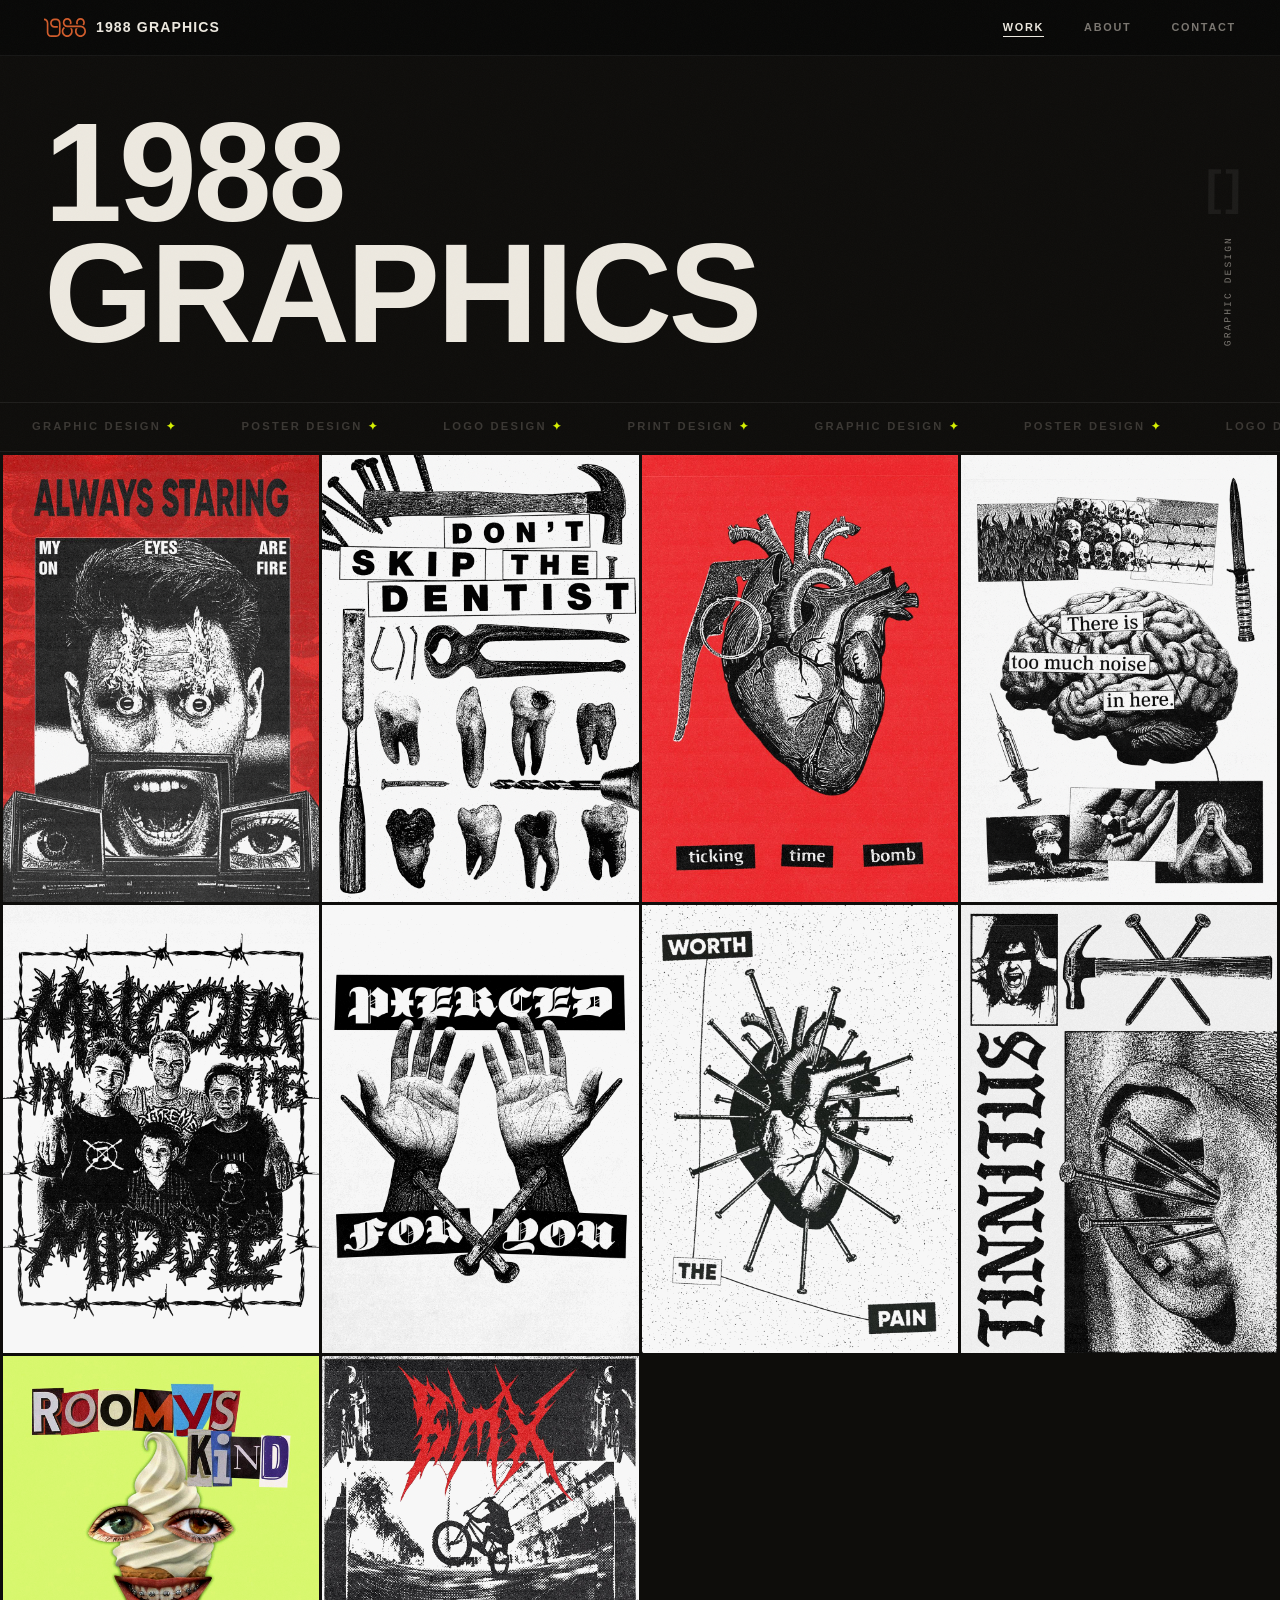
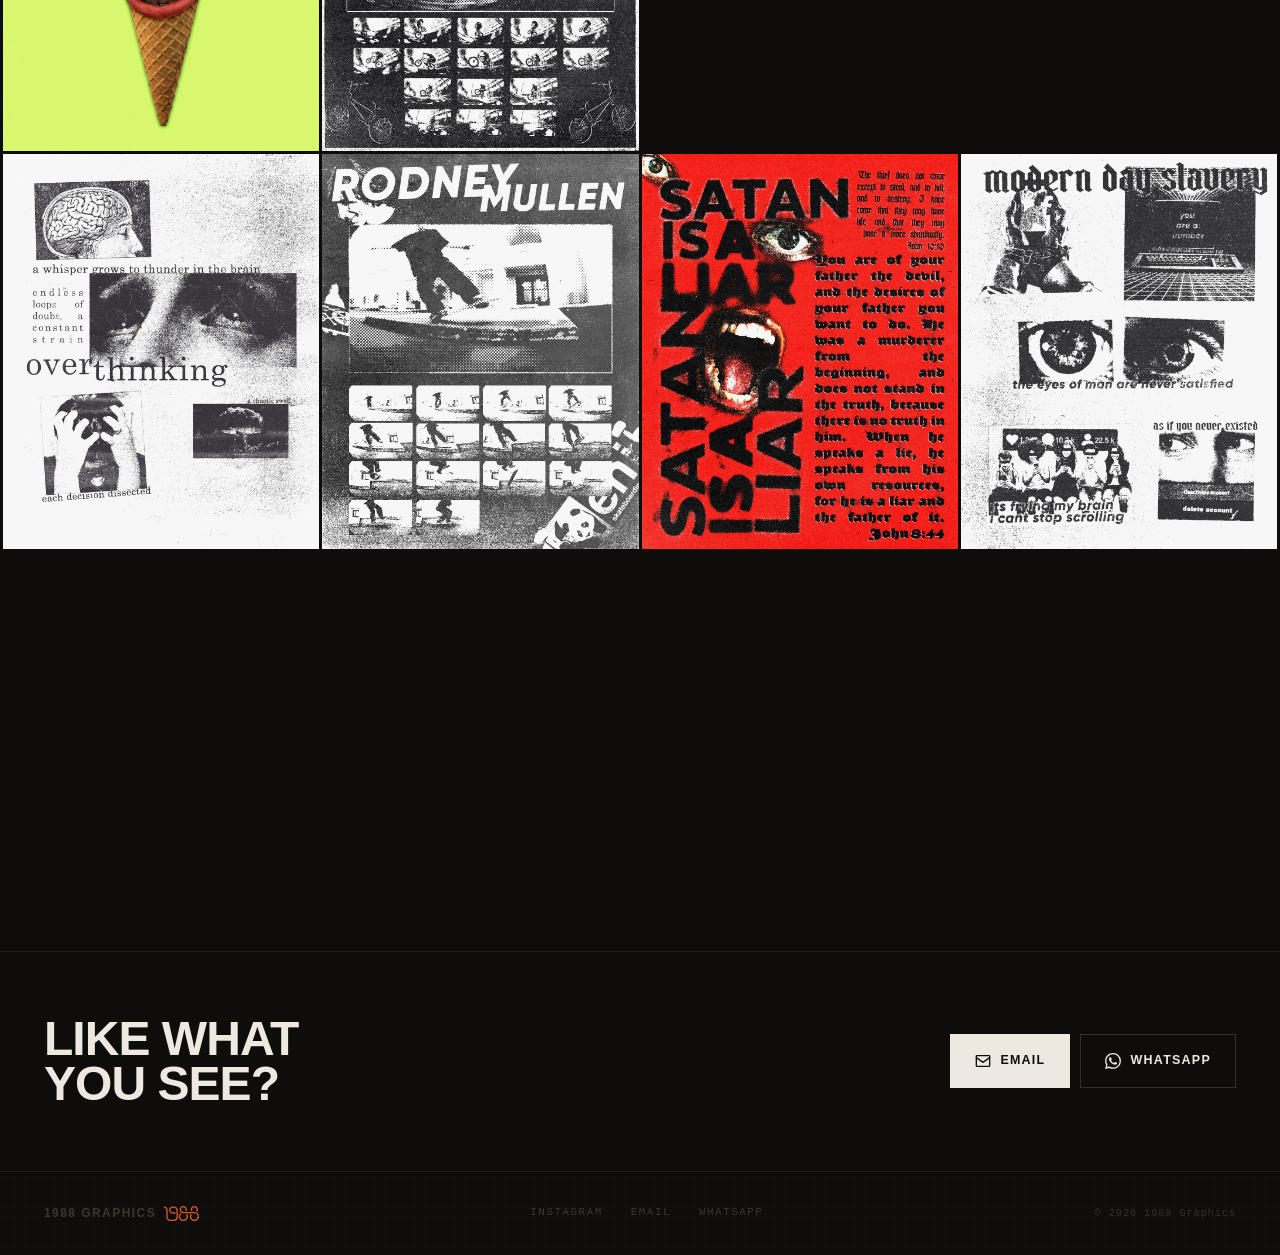
==== index.html @ b7168698 "update" ====
<!DOCTYPE html>
<html lang="en">
<head>
  <meta charset="UTF-8" />
  <meta name="viewport" content="width=device-width, initial-scale=1.0" />
  <meta name="description" content="1988 Graphics — Graphic design, poster design, print design and vectorization. Based in South Africa." />
  <title>1988 Graphics</title>
  <link rel="stylesheet" href="css/style.css" />
  <link rel="icon" type="image/png" href="assets/images/Favicon.png" />
</head>
<body>

  <!-- ============================================================
       NAV
  ============================================================ -->
  <header class="site-header">
    <nav class="nav" aria-label="Main navigation">
      <a href="index.html" class="nav__logo" aria-label="1988 Graphics — home">
        <img src="assets/images/1988-graphics-logo.svg" alt="" class="nav__logo-mark" width="36" height="16" />
        1988 Graphics
      </a>
      <button class="nav__toggle" aria-label="Open navigation" aria-expanded="false" aria-controls="nav-menu">
        <span></span><span></span><span></span>
      </button>
      <ul class="nav__links" id="nav-menu" role="list">
        <li><a href="index.html"     class="nav__link active">Work</a></li>
        <li><a href="about.html"     class="nav__link">About</a></li>
        <li><a href="contact.html"   class="nav__link">Contact</a></li>
      </ul>
    </nav>
  </header>

  <main>

    <!-- ============================================================
         HERO — minimal, poster-masthead style
    ============================================================ -->
    <section class="hero" aria-label="Introduction">
      <div class="wrap">
        <div class="hero__top">

          <!-- Main title column -->
          <div class="hero__title-col">
            <h1 class="t-masthead hero__title">
              1988<br>Graphics
            </h1>
          </div>

          <!-- Decorative meta column — crop marks / annotations -->
          <div class="hero__meta-col" aria-hidden="true">
            <span class="hero__bracket">[ ]</span>
            <span class="hero__discipline">Graphic Design</span>
          </div>

        </div>
      </div>

      <!-- Ticker strip — base set only; js/main.js clones this
           at runtime until it's wide enough to loop seamlessly
           on any screen size (see "5. Ticker / marquee" in main.js) -->
      <div class="hero__ticker" aria-hidden="true">
        <div class="hero__ticker-inner" id="ticker">
          <span class="hero__ticker-item">Graphic Design <strong>✦</strong></span>
          <span class="hero__ticker-item">Poster Design <strong>✦</strong></span>
          <span class="hero__ticker-item">Logo Design <strong>✦</strong></span>
          <span class="hero__ticker-item">Print Design <strong>✦</strong></span>
        </div>
      </div>
    </section>

    <!-- ============================================================
         PORTFOLIO GRID — curated selection, rendered from projects.js
         ──────────────────────────────────────────────────────────
         All projects from js/projects.js are shown here.
         To change the number shown, edit HOME_PREVIEW_COUNT in js/main.js.
    ============================================================ -->
    <section aria-label="Selected work">
      <div class="pf-grid" id="pf-grid" role="list">
        <!-- Populated by JS from projects.js -->
      </div>
    </section>

  <!-- ============================================================
       CONTACT STRIP — inline above footer
  ============================================================ -->
  <section class="contact-strip" aria-label="Get in touch">
    <div class="wrap">
      <div class="contact-strip__inner">
        <h2 class="contact-strip__heading">
          Like what<br>you see?
        </h2>
        <div class="contact-strip__buttons">
          <a id="strip-email"
             href="mailto:1988grfx@gmail.com"
             class="contact-strip-btn contact-strip-btn--primary"
             aria-label="Send an email">
            <svg class="contact-strip-btn__icon" viewBox="0 0 24 24" fill="none"
                 stroke="currentColor" stroke-width="2"
                 stroke-linecap="round" stroke-linejoin="round" aria-hidden="true">
              <rect x="2" y="4" width="20" height="16" rx="1"/>
              <path d="M2 7l10 7 10-7"/>
            </svg>
            Email
          </a>
          <a id="strip-whatsapp"
             href="#"
             class="contact-strip-btn"
             target="_blank"
             rel="noopener noreferrer"
             aria-label="Message on WhatsApp">
            <svg class="contact-strip-btn__icon" viewBox="0 0 24 24" fill="currentColor" aria-hidden="true">
              <path d="M17.472 14.382c-.297-.149-1.758-.867-2.03-.967-.273-.099-.471-.148-.67.15-.197.297-.767.966-.94 1.164-.173.199-.347.223-.644.075-.297-.15-1.255-.463-2.39-1.475-.883-.788-1.48-1.761-1.653-2.059-.173-.297-.018-.458.13-.606.134-.133.298-.347.446-.52.149-.174.198-.298.298-.497.099-.198.05-.371-.025-.52-.075-.149-.669-1.612-.916-2.207-.242-.579-.487-.5-.669-.51-.173-.008-.371-.01-.57-.01-.198 0-.52.074-.792.372-.272.297-1.04 1.016-1.04 2.479 0 1.462 1.065 2.875 1.213 3.074.149.198 2.096 3.2 5.077 4.487.709.306 1.262.489 1.694.625.712.227 1.36.195 1.871.118.571-.085 1.758-.719 2.006-1.413.248-.694.248-1.289.173-1.413-.074-.124-.272-.198-.57-.347m-5.421 7.403h-.004a9.87 9.87 0 01-5.031-1.378l-.361-.214-3.741.982.998-3.648-.235-.374a9.86 9.86 0 01-1.51-5.26c.001-5.45 4.436-9.884 9.888-9.884 2.64 0 5.122 1.03 6.988 2.898a9.825 9.825 0 012.893 6.994c-.003 5.45-4.437 9.884-9.885 9.884m8.413-18.297A11.815 11.815 0 0012.05 0C5.495 0 .16 5.335.157 11.892c0 2.096.547 4.142 1.588 5.945L.057 24l6.305-1.654a11.882 11.882 0 005.683 1.448h.005c6.554 0 11.89-5.335 11.893-11.893a11.821 11.821 0 00-3.48-8.413z"/>
            </svg>
            WhatsApp
          </a>
        </div>
      </div>
    </div>
  </section>

  </main>

  <!-- ============================================================
       FOOTER
  ============================================================ -->
  <footer class="site-footer">
    <div class="wrap">
      <div class="footer__inner">
        <span class="footer__logo">1988 Graphics<img src="assets/images/1988-graphics-logo.svg" alt="" class="footer__logo-mark" width="30" height="13" /></span>
        <nav class="footer__links" aria-label="Footer links">
          <a href="https://www.instagram.com/1988grfx/"
             class="footer__link"
             target="_blank"
             rel="noopener noreferrer">Instagram</a>
          <a href="mailto:1988grfx@gmail.com"
             class="footer__link">Email</a>
          <a href="https://wa.me/27624897134"
             class="footer__link"
             target="_blank"
             rel="noopener noreferrer">WhatsApp</a>
        </nav>
        <p class="footer__copy">&copy; <span id="year"></span> 1988 Graphics</p>
      </div>
    </div>
  </footer>

  <!-- ============================================================
       PROJECT VIEWER (shared with portfolio.html)
  ============================================================ -->
  <div class="pv" id="pv" role="dialog" aria-modal="true" aria-label="Project viewer" hidden>
    <div class="pv__bar">
      <button class="pv__back" id="pv-back" aria-label="Back to portfolio">
        <span class="pv__back-arrow" aria-hidden="true">←</span>
        All Work
      </button>
      <div class="pv__nav" aria-label="Project navigation">
        <button class="pv__nav-btn" id="pv-prev" aria-label="Previous project">← Prev</button>
        <span  class="pv__counter"  id="pv-counter" aria-live="polite"></span>
        <button class="pv__nav-btn" id="pv-next" aria-label="Next project">Next →</button>
      </div>
    </div>
    <div class="pv__content" id="pv-content"></div>
  </div>

  <!-- Image zoom -->
  <div class="img-zoom" id="img-zoom" aria-modal="true" aria-label="Zoomed image" hidden>
    <button class="img-zoom__close" id="iz-close" aria-label="Close zoom">Close ×</button>
    <img src="" alt="" class="img-zoom__img" id="iz-img" />
  </div>

  <script src="js/config.js"></script>
  <script src="js/projects.js"></script>
  <script src="js/main.js"></script>
</body>
</html>
---- css/style.css ----
/* =========================================================
   1988 Graphics — Stylesheet
   Aesthetic: photocopied / punk zine / underground print
   ========================================================= */

/* ---------------------------------------------------------
   1. Tokens
   --------------------------------------------------------- */
:root {
  /* Ink & paper — not pure black/white, mimics print on aged stock */
  --ink:           #0e0d0b;
  --ink-deep:      #080807;
  --paper:         #ede9e0;   /* warm off-white — aged stock */
  --paper-mid:     #d4cfc4;   /* slightly darker for surfaces */
  --paper-dark:    #b8b3a8;   /* for muted elements */
  --ink-mid:       #4a4740;
  --ink-light:     #7a7670;
  --ink-dim:       #3a3733;

  /* The only colour accent */
  --accent:        #d6f000;   /* neon xerox yellow-green */
  --accent-on:     #0e0d0b;   /* text on accent bg */

  /* Structural */
  --rule:          rgba(255,255,255,0.07);
  --rule-paper:    rgba(0,0,0,0.12);

  /* Type */
  --font-head:     'Arial Black', 'Helvetica Neue', Arial, sans-serif;
  --font-body:     'Courier New', Courier, monospace;
  --font-nav:      'Helvetica Neue', Helvetica, Arial, sans-serif;

  /* Layout */
  --nav-h:         3.5rem;
  --max-w:         1380px;
  --gutter:        clamp(1.25rem, 4vw, 2.75rem);

  /* Transitions — restrained */
  --t-fast:        120ms ease;
  --t-base:        220ms ease;
}

/* ---------------------------------------------------------
   2. Reset
   --------------------------------------------------------- */
*, *::before, *::after {
  box-sizing: border-box;
  margin: 0;
  padding: 0;
}

html {
  font-size: 16px;
  scroll-behavior: smooth;
  -webkit-text-size-adjust: 100%;
  /* Always reserve scrollbar space so the fixed header doesn't
     shift a few pixels between pages that do/don't need to scroll */
  overflow-y: scroll;
}

body {
  background-color: var(--ink);
  color: var(--paper);
  font-family: var(--font-body);
  font-size: 1rem;
  line-height: 1.6;
  min-height: 100dvh;
  display: flex;
  flex-direction: column;
  /* Intentionally auto — avoids the over-smoothed "digital" look */
  -webkit-font-smoothing: auto;
  -moz-osx-font-smoothing: auto;
}

main { flex: 1; }

img  { display: block; max-width: 100%; height: auto; }
a    { color: inherit; text-decoration: none; }
ul   { list-style: none; }

/* ---------------------------------------------------------
   3. CSS Texture Layers
   All texture is CSS-only — no extra images or libraries.
   --------------------------------------------------------- */

/*
  GRAIN OVERLAY
  A pseudo-element added to body creates a full-page
  photocopy-grain effect using SVG turbulence via a
  data URI. Subtle — doesn't obscure content.
*/
body::before {
  content: '';
  position: fixed;
  inset: 0;
  z-index: 1000;
  pointer-events: none;
  opacity: 0.028;
  background-image: url("data:image/svg+xml,%3Csvg viewBox='0 0 256 256' xmlns='http://www.w3.org/2000/svg'%3E%3Cfilter id='noise'%3E%3CfeTurbulence type='fractalNoise' baseFrequency='0.9' numOctaves='4' stitchTiles='stitch'/%3E%3C/filter%3E%3Crect width='100%25' height='100%25' filter='url(%23noise)'/%3E%3C/svg%3E");
  background-size: 200px 200px;
  background-repeat: repeat;
}

/*
  HALFTONE ACCENT
  Used as a decorative element on specific sections.
  Applied via .has-halftone class on a container.
*/
.has-halftone {
  position: relative;
}
.has-halftone::after {
  content: '';
  position: absolute;
  inset: 0;
  pointer-events: none;
  z-index: 0;
  opacity: 0.045;
  background-image: radial-gradient(circle, var(--paper) 1px, transparent 1px);
  background-size: 10px 10px;
}
.has-halftone > * { position: relative; z-index: 1; }

/*
  ROUGH BORDER UTILITY
  Simulates a slightly uneven stamped/photocopy border.
  Uses box-shadow layering for a rough-edge feel.
*/
.border-rough {
  box-shadow:
    inset 0  1px 0 rgba(255,255,255,0.06),
    inset 0 -1px 0 rgba(255,255,255,0.03),
    0 0 0 1px rgba(255,255,255,0.07);
}

/* ---------------------------------------------------------
   4. Typography
   --------------------------------------------------------- */

/* Masthead — poster / fanzine cover style */
.t-masthead {
  font-family: var(--font-head);
  font-size: clamp(4rem, 11vw, 11rem);
  font-weight: 900;
  line-height: 0.86;
  letter-spacing: -0.025em;
  text-transform: uppercase;
  color: var(--paper);
}

/* Section heading */
.t-section-head {
  font-family: var(--font-head);
  font-size: clamp(2.25rem, 5.5vw, 5rem);
  font-weight: 900;
  line-height: 0.9;
  letter-spacing: -0.02em;
  text-transform: uppercase;
  color: var(--paper);
}

/* Card / overlay heading */
.t-card-head {
  font-family: var(--font-head);
  font-size: clamp(0.9rem, 1.8vw, 1.1rem);
  font-weight: 900;
  line-height: 1.1;
  letter-spacing: 0.02em;
  text-transform: uppercase;
}

/*
  Stamp / typewriter label
  Mimics rubber-stamp or stencil text on a photocopy.
*/
.t-stamp {
  font-family: var(--font-body);
  font-size: 0.65rem;
  font-weight: 400;
  letter-spacing: 0.22em;
  text-transform: uppercase;
  color: var(--ink-light);
}

/* Body copy */
.t-body {
  font-family: var(--font-body);
  font-size: 0.9375rem;
  line-height: 1.75;
  color: var(--ink-light);
}

/* ---------------------------------------------------------
   5. Layout
   --------------------------------------------------------- */
.wrap {
  width: 100%;
  max-width: var(--max-w);
  margin-inline: auto;
  padding-inline: var(--gutter);
}

/* ---------------------------------------------------------
   6. Horizontal rule — mimics a worn ink line
   --------------------------------------------------------- */
.ink-rule {
  border: none;
  border-top: 1px solid var(--rule);
  margin: 0;
}

.ink-rule--heavy {
  border-top-width: 2px;
  border-top-color: rgba(255,255,255,0.1);
}

/* ---------------------------------------------------------
   7. Buttons
   --------------------------------------------------------- */
.btn {
  display: inline-flex;
  align-items: center;
  justify-content: center;
  gap: 0.65rem;
  font-family: var(--font-head);
  font-size: 0.82rem;
  font-weight: 900;
  letter-spacing: 0.1em;
  text-transform: uppercase;
  cursor: pointer;
  /* Double border = letterpress/stamp border feel */
  outline: 1px solid transparent;
  outline-offset: 3px;
  border: 2px solid currentColor;
  padding: 0.9rem 2rem;
  transition: background-color var(--t-fast), color var(--t-fast), outline-color var(--t-fast);
  white-space: nowrap;
  position: relative;
}

/* Paper / ink fill — primary */
.btn--ink {
  background-color: var(--paper);
  color: var(--ink);
  border-color: var(--paper);
}
.btn--ink:hover {
  background-color: var(--accent);
  border-color: var(--accent);
  color: var(--accent-on);
}

/* Outline / ghost */
.btn--outline {
  background-color: transparent;
  color: var(--paper);
  border-color: var(--paper);
}
.btn--outline:hover {
  background-color: var(--paper);
  color: var(--ink);
}

/* Large contact CTA buttons */
.btn--contact {
  width: 100%;
  padding: 1.4rem 2rem;
  font-size: 1rem;
  justify-content: flex-start;
  gap: 1rem;
}

/* WhatsApp specific hover */
.btn--whatsapp:hover {
  background-color: #22c35e;
  border-color: #22c35e;
  color: #fff;
}

.btn:focus-visible {
  outline: 2px solid var(--accent);
  outline-offset: 3px;
}

.btn__icon {
  width: 1.1rem;
  height: 1.1rem;
  flex-shrink: 0;
}

/* ---------------------------------------------------------
   8. Navigation
   --------------------------------------------------------- */
.site-header {
  position: fixed;
  inset: 0 0 auto 0;
  z-index: 300;
  height: var(--nav-h);
  background-color: var(--ink-deep);
  border-bottom: 1px solid rgba(255,255,255,0.06);
}

.nav {
  display: flex;
  align-items: center;
  justify-content: space-between;
  height: 100%;
  max-width: var(--max-w);
  margin-inline: auto;
  padding-inline: var(--gutter);
}

.nav__logo {
  display: flex;
  align-items: center;
  gap: 0.6rem;
  font-family: var(--font-head);
  font-size: 0.88rem;
  font-weight: 900;
  letter-spacing: 0.08em;
  text-transform: uppercase;
  color: var(--paper);
  flex-shrink: 0;
  transition: color var(--t-fast);
}
.nav__logo:hover { color: var(--accent); }

.nav__logo-mark {
  height: 1.15rem;
  width: auto;
  display: block;
  flex-shrink: 0;
}

.nav__links {
  display: flex;
  align-items: center;
  gap: 2.5rem;
}

.nav__link {
  font-family: var(--font-nav);
  font-size: 0.68rem;
  font-weight: 700;
  letter-spacing: 0.16em;
  text-transform: uppercase;
  color: var(--ink-light);
  transition: color var(--t-fast);
  position: relative;
  padding-bottom: 2px;
}

/* Underline that draws like ink */
.nav__link::after {
  content: '';
  position: absolute;
  bottom: -2px;
  left: 0;
  width: 0;
  height: 1px;
  background-color: var(--paper);
  transition: width var(--t-base);
}

.nav__link:hover,
.nav__link.active         { color: var(--paper); }
.nav__link:hover::after,
.nav__link.active::after  { width: 100%; }

/* Hamburger */
.nav__toggle {
  display: none;
  flex-direction: column;
  justify-content: center;
  gap: 5px;
  width: 2rem;
  height: 2rem;
  background: none;
  border: none;
  cursor: pointer;
  padding: 0;
}

.nav__toggle span {
  display: block;
  width: 100%;
  height: 2px;
  background-color: var(--paper);
  transform-origin: center;
  transition: transform var(--t-base), opacity var(--t-base);
}

.nav__toggle[aria-expanded="true"] span:nth-child(1) { transform: translateY(7px) rotate(45deg); }
.nav__toggle[aria-expanded="true"] span:nth-child(2) { opacity: 0; }
.nav__toggle[aria-expanded="true"] span:nth-child(3) { transform: translateY(-7px) rotate(-45deg); }

/* ---------------------------------------------------------
   9. Page offset (fixed nav)
   --------------------------------------------------------- */
main > *:first-child { padding-top: var(--nav-h); }

/* ---------------------------------------------------------
   10. HOME HERO
   --------------------------------------------------------- */
.hero {
  position: relative;
  padding-block: var(--nav-h) 0;
  border-bottom: 1px solid var(--rule);
}

.hero__top {
  padding-block: 3.5rem 3rem;
  display: flex;
  align-items: flex-end;
  justify-content: space-between;
  gap: 2rem;
  flex-wrap: wrap;
}

.hero__title-col {
  flex: 1 1 auto;
}

.hero__meta-col {
  flex: 0 0 auto;
  display: flex;
  flex-direction: column;
  align-items: flex-end;
  gap: 1.5rem;
  padding-bottom: 0.5rem;
  /* Subtle rotation — like a hand-stamped annotation */
  transform: rotate(0.4deg);
}

.hero__kicker {
  display: flex;
  align-items: center;
  gap: 0.9rem;
  margin-bottom: 1.75rem;
}

.hero__kicker-rule {
  display: block;
  width: 1.75rem;
  height: 1px;
  background-color: var(--ink-light);
  flex-shrink: 0;
}

.hero__title { color: var(--paper); }

/* Vertical discipline text — like a print registration mark */
.hero__discipline {
  font-family: var(--font-body);
  font-size: 0.6rem;
  letter-spacing: 0.22em;
  text-transform: uppercase;
  color: var(--ink-light);
  writing-mode: vertical-rl;
  text-orientation: mixed;
  transform: rotate(180deg);
}

/* Rough bracket — like a photocopy crop mark */
.hero__bracket {
  font-family: var(--font-head);
  font-size: 3rem;
  font-weight: 900;
  line-height: 1;
  color: rgba(255,255,255,0.06);
  user-select: none;
  letter-spacing: -0.1em;
}

/* Ticker / marquee strip */
.hero__ticker {
  border-top: 1px solid var(--rule);
  overflow: hidden;
  white-space: nowrap;
  padding-block: 0.7rem;
}

.hero__ticker-inner {
  display: inline-flex;
}

.hero__ticker-inner.is-running {
  animation: ticker 40s linear infinite;
}

@keyframes ticker {
  from { transform: translateX(0); }
  to   { transform: translateX(-50%); }
}

.hero__ticker-item {
  font-family: var(--font-head);
  font-size: 0.7rem;
  font-weight: 900;
  letter-spacing: 0.2em;
  text-transform: uppercase;
  color: var(--ink-dim);
  padding-inline: 2rem;
  user-select: none;
}

.hero__ticker-item strong {
  color: var(--accent);
  font-weight: 900;
}

/* ---------------------------------------------------------
   11. PORTFOLIO — Filter tabs
   --------------------------------------------------------- */
.pf-filters {
  padding-block: 1.5rem;
  border-bottom: 1px solid var(--rule);
}

.pf-filters__inner {
  display: flex;
  align-items: center;
  gap: 0;
  flex-wrap: wrap;
}

.pf-filter {
  font-family: var(--font-body);
  font-size: 0.65rem;
  letter-spacing: 0.18em;
  text-transform: uppercase;
  color: var(--ink-light);
  background: none;
  border: none;
  cursor: pointer;
  padding: 0.5rem 1.1rem;
  border-right: 1px solid var(--rule);
  transition: color var(--t-fast);
  white-space: nowrap;
}

.pf-filter:first-child { padding-left: 0; }
.pf-filter:last-child  { border-right: none; }

.pf-filter:hover        { color: var(--paper); }
.pf-filter.is-active    { color: var(--paper); }

/* Active indicator — a small accent dot above the label */
.pf-filter.is-active::before {
  content: '▪';
  display: inline-block;
  color: var(--accent);
  margin-right: 0.4em;
  font-size: 0.5rem;
  vertical-align: middle;
}

/* ---------------------------------------------------------
   11b. PORTFOLIO GRID
   ─────────────────────────────────────────────────────────
   Images flow at their NATURAL proportions.
   No fixed aspect-ratio on the container — the image
   height drives the cell height.
   Posters stay tall, landscapes stay wide.

   The grid uses CSS columns (masonry-like) for the
   main portfolio page, and a 12-col CSS grid on the
   homepage for the curated selection.
   --------------------------------------------------------- */

/* ── Masonry columns layout (portfolio.html) ── */
.pf-masonry {
  column-count: 3;
  column-gap: 3px;
  background-color: var(--ink);
  padding: 3px;
}

.pf-masonry .pf-item {
  break-inside: avoid;
  margin-bottom: 3px;
  display: block;
}

/* ── 12-col grid layout (index.html — curated selection) ── */
.pf-grid {
  display: grid;
  grid-template-columns: repeat(12, 1fr);
  gap: 3px;
  background-color: var(--ink);
  padding: 3px;
}

.pf-grid .pf-item[data-size="sm"] { grid-column: span 3; }
.pf-grid .pf-item[data-size="md"] { grid-column: span 4; }
.pf-grid .pf-item[data-size="lg"] { grid-column: span 6; }
.pf-grid .pf-item[data-size="xl"] { grid-column: span 12; }

/* ── Shared pf-item styles ── */
.pf-item {
  position: relative;
  overflow: hidden;
  background-color: #0e0d0b;
  cursor: pointer;
}

.pf-item:focus-visible {
  outline: 2px solid var(--accent);
  outline-offset: -2px;
  z-index: 2;
}

/* The image fills its container at natural aspect ratio */
.pf-item__img {
  width: 100%;
  height: auto;
  display: block;
  filter: contrast(1.06) brightness(0.97);
  transition: transform 500ms ease, filter 500ms ease;
}

.pf-item:hover .pf-item__img {
  transform: scale(1.022);
  filter: contrast(1.1) brightness(1.0);
}

/* Hover overlay — gradient from bottom */
.pf-item__overlay {
  position: absolute;
  inset: 0;
  background: linear-gradient(
    to top,
    rgba(8,8,6,0.9)  0%,
    rgba(8,8,6,0.25) 45%,
    transparent      70%
  );
  display: flex;
  flex-direction: column;
  justify-content: flex-end;
  padding: 1.25rem 1.4rem 1.4rem;
  opacity: 0;
  transition: opacity var(--t-base);
}

.pf-item:hover .pf-item__overlay { opacity: 1; }

.pf-item__title {
  font-family: var(--font-head);
  font-size: 0.9rem;
  font-weight: 900;
  letter-spacing: 0.05em;
  text-transform: uppercase;
  color: var(--paper);
  margin-bottom: 0.25rem;
  text-shadow: 0 1px 3px rgba(0,0,0,0.7);
}

.pf-item__meta {
  display: flex;
  align-items: center;
  gap: 0.75rem;
}

.pf-item__cat {
  font-family: var(--font-body);
  font-size: 0.58rem;
  letter-spacing: 0.18em;
  text-transform: uppercase;
  color: var(--accent);
}

.pf-item__year {
  font-family: var(--font-body);
  font-size: 0.58rem;
  letter-spacing: 0.12em;
  color: var(--ink-light);
}

/* Placeholder tiles */
.pf-placeholder {
  width: 100%;
  /* Fixed height for placeholder — replaced by real image height when live */
  min-height: 280px;
  display: flex;
  flex-direction: column;
  align-items: center;
  justify-content: center;
  background-color: #0f0e0c;
  background-image: radial-gradient(circle, #1c1b18 1px, transparent 1px);
  background-size: 12px 12px;
}

.pf-placeholder__label {
  font-family: var(--font-body);
  font-size: 0.56rem;
  letter-spacing: 0.2em;
  text-transform: uppercase;
  color: #252320;
  text-align: center;
  padding-inline: 1rem;
  line-height: 2;
}

/* ---------------------------------------------------------
   12. PROJECT VIEWER
   Full-page overlay that replaces the old modal lightbox.
   Clean, artwork-first. Minimal chrome.
   --------------------------------------------------------- */
.pv {
  position: fixed;
  inset: 0;
  z-index: 400;
  background-color: var(--ink-deep);
  overflow-y: auto;
  overscroll-behavior: contain;
  display: none;
  flex-direction: column;
}

.pv.is-open { display: flex; }

/* Top bar */
.pv__bar {
  position: sticky;
  top: 0;
  z-index: 10;
  background-color: var(--ink-deep);
  border-bottom: 1px solid var(--rule);
  display: flex;
  align-items: center;
  justify-content: space-between;
  padding: 0 var(--gutter);
  height: var(--nav-h);
  flex-shrink: 0;
}

.pv__back {
  display: flex;
  align-items: center;
  gap: 0.6rem;
  font-family: var(--font-head);
  font-size: 0.68rem;
  font-weight: 900;
  letter-spacing: 0.12em;
  text-transform: uppercase;
  color: var(--ink-light);
  background: none;
  border: none;
  cursor: pointer;
  padding: 0.4rem 0;
  transition: color var(--t-fast);
}
.pv__back:hover { color: var(--paper); }

.pv__back-arrow {
  font-size: 1rem;
  line-height: 1;
  transition: transform var(--t-fast);
}
.pv__back:hover .pv__back-arrow { transform: translateX(-3px); }

.pv__nav {
  display: flex;
  align-items: center;
  gap: 1.5rem;
}

.pv__nav-btn {
  font-family: var(--font-body);
  font-size: 0.6rem;
  letter-spacing: 0.16em;
  text-transform: uppercase;
  color: var(--ink-light);
  background: none;
  border: none;
  cursor: pointer;
  padding: 0.4rem 0;
  transition: color var(--t-fast);
}
.pv__nav-btn:hover    { color: var(--paper); }
.pv__nav-btn:disabled { opacity: 0.18; cursor: default; }

.pv__counter {
  font-family: var(--font-body);
  font-size: 0.6rem;
  letter-spacing: 0.1em;
  color: var(--ink-light);
}

/* Content area */
.pv__content {
  flex: 1;
  display: flex;
  flex-direction: column;
}

/* Primary image — constrained to fit the visible screen without scrolling */
.pv__main-img-wrap {
  width: 100%;
  background-color: var(--ink-deep);
  line-height: 0;
  display: flex;
  justify-content: center;
  align-items: flex-start;
  padding: 2rem var(--gutter) 0;
}

.pv__main-img {
  /* Never taller than the viewport minus the nav bar and a bottom margin.
     Never wider than the viewport. Centres itself. Always fully visible. */
  max-height: calc(100vh - var(--nav-h) - 6rem);
  max-width: 100%;
  width: auto;
  height: auto;
  display: block;
  object-fit: contain;
  filter: contrast(1.04);
  cursor: zoom-in;
  transition: filter var(--t-fast);
}

.pv__main-img:hover { filter: contrast(1.07); }

/* Project info strip */
.pv__info {
  padding: 2.5rem var(--gutter) 3rem;
  border-top: 1px solid var(--rule);
  display: grid;
  grid-template-columns: 1fr 1fr;
  gap: 2rem clamp(3rem, 6vw, 7rem);
  align-items: start;
  max-width: var(--max-w);
  margin-inline: auto;
  width: 100%;
}

.pv__info-meta {
  display: flex;
  flex-direction: column;
  gap: 0.4rem;
}

.pv__info-title {
  font-family: var(--font-head);
  font-size: clamp(1.5rem, 3vw, 2.5rem);
  font-weight: 900;
  letter-spacing: -0.01em;
  text-transform: uppercase;
  color: var(--paper);
  line-height: 0.95;
  margin-bottom: 0.75rem;
}

.pv__info-cat {
  font-family: var(--font-body);
  font-size: 0.62rem;
  letter-spacing: 0.2em;
  text-transform: uppercase;
  color: var(--accent);
}

.pv__info-year {
  font-family: var(--font-body);
  font-size: 0.62rem;
  letter-spacing: 0.16em;
  text-transform: uppercase;
  color: var(--ink-light);
}

.pv__info-desc {
  font-family: var(--font-body);
  font-size: 0.9375rem;
  line-height: 1.8;
  color: var(--ink-light);
  max-width: 52ch;
}

/* Additional images strip */
.pv__extra-imgs {
  padding: 0 3px 3px;
  display: flex;
  flex-direction: column;
  gap: 3px;
  max-width: var(--max-w);
  margin-inline: auto;
  width: 100%;
}

.pv__extra-img-wrap {
  display: flex;
  justify-content: center;
  padding: 0 var(--gutter);
  line-height: 0;
  cursor: zoom-in;
}

.pv__extra-img {
  max-height: calc(100vh - var(--nav-h) - 6rem);
  max-width: 100%;
  width: auto;
  height: auto;
  display: block;
  filter: contrast(1.04);
  transition: filter var(--t-fast);
}

.pv__extra-img:hover { filter: contrast(1.08); }

/* Contact prompt at bottom of project */
.pv__contact-strip {
  padding: 2.5rem var(--gutter);
  border-top: 1px solid var(--rule);
  display: flex;
  align-items: center;
  justify-content: space-between;
  gap: 2rem;
  flex-wrap: wrap;
  max-width: var(--max-w);
  margin-inline: auto;
  width: 100%;
}

.pv__contact-text {
  font-family: var(--font-body);
  font-size: 0.8rem;
  color: var(--ink-light);
  letter-spacing: 0.04em;
}

/* ---------------------------------------------------------
   12b. IMAGE ZOOM (full-screen single image)
   --------------------------------------------------------- */
.img-zoom {
  position: fixed;
  inset: 0;
  z-index: 600;
  background-color: rgba(4,4,3,0.96);
  display: none;
  align-items: center;
  justify-content: center;
  cursor: zoom-out;
  padding: 3.5rem;  /* breathing room — image never touches screen edges */
}

.img-zoom.is-open { display: flex; }

.img-zoom__img {
  /* Fits entirely on screen without scrolling.
     max-width: never wider than 88% of viewport.
     max-height: leaves ~15% margin above and below.
     1100px hard cap prevents oversized display on large monitors. */
  max-width:  min(88vw, 1100px);
  max-height: 84vh;
  width:  auto;
  height: auto;
  object-fit: contain;
  display: block;
  filter: contrast(1.04);
  cursor: zoom-out;
}

.img-zoom__close {
  position: absolute;
  top: 1.25rem;
  right: 1.25rem;
  background: none;
  border: 1px solid rgba(255,255,255,0.1);
  color: var(--ink-light);
  font-family: var(--font-head);
  font-size: 0.65rem;
  font-weight: 900;
  letter-spacing: 0.12em;
  text-transform: uppercase;
  padding: 0.45rem 0.8rem;
  cursor: pointer;
  transition: color var(--t-fast), border-color var(--t-fast);
}
.img-zoom__close:hover { color: var(--paper); border-color: var(--paper); }

/* ---------------------------------------------------------
   13. PAGE HEADING (portfolio.html)
   --------------------------------------------------------- */
.page-hed {
  padding-block: 3.5rem 2.75rem;
  border-bottom: 1px solid var(--rule);
}

.page-hed__inner {
  display: flex;
  align-items: baseline;
  justify-content: space-between;
  gap: 1.5rem;
  flex-wrap: wrap;
}

.page-hed__sub {
  font-family: var(--font-body);
  font-size: 0.75rem;
  color: var(--ink-light);
  letter-spacing: 0.08em;
  line-height: 1.7;
  max-width: 38ch;
  text-align: right;
}

/* ---------------------------------------------------------
   14. ABOUT
   --------------------------------------------------------- */
.about-section {
  padding-block: 5rem 6rem;
  border-bottom: 1px solid var(--rule);
}

.about-grid {
  display: grid;
  grid-template-columns: 5fr 7fr;
  gap: clamp(3rem, 6vw, 8rem);
  align-items: start;
}

/* Photo column */
.about__photo-wrap {
  position: sticky;
  top: calc(var(--nav-h) + 2rem);
}

.about__photo-box {
  width: 100%;
  aspect-ratio: 3 / 4;
  background-color: #111;
  overflow: hidden;
  position: relative;
  /* Double border like a photocopied frame */
  outline: 1px solid rgba(255,255,255,0.05);
  outline-offset: 5px;
  border: 1px solid rgba(255,255,255,0.08);
}

/*
  Scan line overlay on the photo placeholder.
  Mimics a xerox scan line artifact.
*/
.about__photo-box::before {
  content: '';
  position: absolute;
  inset: 0;
  z-index: 2;
  pointer-events: none;
  background: repeating-linear-gradient(
    to bottom,
    transparent,
    transparent 3px,
    rgba(0,0,0,0.04) 3px,
    rgba(0,0,0,0.04) 4px
  );
}

/*
  Registration / crop mark corners — like a print paste-up
*/
.about__photo-box::after {
  content: '';
  position: absolute;
  top: 0.9rem;
  left: 0.9rem;
  right: 0.9rem;
  bottom: 0.9rem;
  z-index: 3;
  pointer-events: none;
  /* Four corner marks via box-shadow */
  box-shadow:
    /* top-left */
    -1px  0 0 rgba(255,255,255,0.15),
     0   -1px 0 rgba(255,255,255,0.15),
    /* top-right */
    calc(100% - -1px) 0 0 rgba(255,255,255,0.15),
    100% -1px 0 rgba(255,255,255,0.15);
}

.about__photo-placeholder {
  width: 100%;
  height: 100%;
  display: flex;
  align-items: center;
  justify-content: center;
  background-color: #0e0d0b;
  background-image:
    radial-gradient(circle, #1c1b18 1px, transparent 1px);
  background-size: 10px 10px;
}

.about__photo-placeholder p {
  font-family: var(--font-body);
  font-size: 0.58rem;
  letter-spacing: 0.2em;
  text-transform: uppercase;
  color: #242320;
  text-align: center;
  padding: 1rem;
  line-height: 2;
}

.about__photo-caption {
  margin-top: 1rem;
  font-family: var(--font-body);
  font-size: 0.58rem;
  letter-spacing: 0.18em;
  text-transform: uppercase;
  color: #2e2c28;
}

/* Text column */
.about__rule {
  width: 100%;
  height: 1px;
  background-color: rgba(255,255,255,0.06);
  margin-block: 2.75rem;
}

.about__intro-head {
  color: var(--paper);
  margin-bottom: 2rem;
}

.about__body {
  font-family: var(--font-body);
  font-size: 0.9375rem;
  line-height: 1.8;
  color: var(--ink-light);
  margin-bottom: 1.25rem;
  max-width: 56ch;
}

.about__stamp {
  margin-bottom: 1.25rem;
}

/* Services list */
.services-list {
  margin-bottom: 2.75rem;
}

.services-list li {
  font-family: var(--font-body);
  font-size: 0.875rem;
  color: var(--ink-light);
  padding-block: 0.65rem;
  border-bottom: 1px solid rgba(255,255,255,0.05);
  letter-spacing: 0.04em;
  display: flex;
  align-items: center;
  gap: 1rem;
  transition: color var(--t-fast);
}

.services-list li:hover { color: var(--paper); }

/* Em-dash bullet — typewriter style */
.services-list li::before {
  content: '—';
  color: rgba(255,255,255,0.12);
  flex-shrink: 0;
  font-size: 0.75rem;
}

/* ---------------------------------------------------------
   15. CONTACT PAGE
   --------------------------------------------------------- */
.contact-section {
  padding-block: 5rem 6rem;
}

/* Single-column layout — no need for a sidebar on a direct-action page */
.contact-page {
  max-width: 680px;
}

.contact__head {
  margin-bottom: 3.5rem;
}

.contact__head-title {
  color: var(--paper);
  margin-top: 1rem;
}

/*
  PRIMARY CONTACT BUTTONS
  Large, easy to tap on mobile. Each row has:
    — a bold verb label (EMAIL / WHATSAPP)
    — a short supporting line below it
*/
.contact__actions {
  display: flex;
  flex-direction: column;
  gap: 0.75rem;
  margin-bottom: 3.5rem;
}

.contact-btn {
  display: flex;
  align-items: center;
  gap: 1.25rem;
  padding: 1.5rem 1.75rem;
  border: 1px solid rgba(255,255,255,0.1);
  background-color: transparent;
  color: var(--paper);
  text-decoration: none;
  cursor: pointer;
  transition: background-color var(--t-fast), border-color var(--t-fast);
  /* No border-radius — print aesthetic */
}

.contact-btn:hover {
  background-color: rgba(255,255,255,0.04);
  border-color: rgba(255,255,255,0.22);
}

.contact-btn:focus-visible {
  outline: 2px solid var(--accent);
  outline-offset: 2px;
}

/* Solid fill for primary email button */
.contact-btn--primary {
  background-color: var(--paper);
  color: var(--ink);
  border-color: var(--paper);
}

.contact-btn--primary:hover {
  background-color: var(--accent);
  border-color: var(--accent);
  color: var(--accent-on);
}

/* WhatsApp hover */
.contact-btn--whatsapp:hover {
  background-color: rgba(34, 195, 94, 0.08);
  border-color: #22c35e;
}

.contact-btn__icon {
  width: 1.35rem;
  height: 1.35rem;
  flex-shrink: 0;
  opacity: 0.7;
}

.contact-btn--primary .contact-btn__icon { opacity: 1; }

.contact-btn__text {
  display: flex;
  flex-direction: column;
  gap: 0.2rem;
}

.contact-btn__label {
  font-family: var(--font-head);
  font-size: 0.95rem;
  font-weight: 900;
  letter-spacing: 0.08em;
  text-transform: uppercase;
  line-height: 1;
}

.contact-btn__sub {
  font-family: var(--font-body);
  font-size: 0.68rem;
  letter-spacing: 0.06em;
  opacity: 0.55;
}

/* Instagram — tertiary, less prominent */
.contact__instagram {
  padding-top: 2.5rem;
  border-top: 1px solid var(--rule);
}

.contact__ig-link {
  display: inline-flex;
  align-items: center;
  gap: 0.75rem;
  font-family: var(--font-head);
  font-size: 0.82rem;
  font-weight: 900;
  letter-spacing: 0.08em;
  text-transform: uppercase;
  color: var(--ink-light);
  transition: color var(--t-fast);
  padding-bottom: 1px;
  border-bottom: 1px solid transparent;
}

.contact__ig-link:hover {
  color: var(--paper);
  border-bottom-color: rgba(255,255,255,0.2);
}

/* Availability indicator */
.contact__avail {
  display: flex;
  align-items: center;
  gap: 0.75rem;
  padding: 1.25rem 1.5rem;
  border: 1px solid rgba(255,255,255,0.07);
  background-image: radial-gradient(circle, rgba(255,255,255,0.025) 1px, transparent 1px);
  background-size: 8px 8px;
  margin-top: 3rem;
}

.contact__avail-dot {
  width: 7px;
  height: 7px;
  border-radius: 50%;
  background-color: var(--accent);
  flex-shrink: 0;
  animation: blink 3s ease-in-out infinite;
}

@keyframes blink {
  0%, 100% { opacity: 1; }
  50%       { opacity: 0.15; }
}

.contact__avail-text {
  font-family: var(--font-body);
  font-size: 0.78rem;
  color: var(--ink-light);
  letter-spacing: 0.06em;
}

/* ---------------------------------------------------------
   15b. CONTACT STRIP
   Appears at the bottom of the homepage and portfolio page.
   Deliberately not a full "section" — just a clear prompt
   that sits above the footer.
   --------------------------------------------------------- */
.contact-strip {
  border-top: 1px solid var(--rule);
  padding-block: 4rem;
}

.contact-strip__inner {
  display: flex;
  align-items: center;
  justify-content: space-between;
  gap: 2.5rem;
  flex-wrap: wrap;
}

.contact-strip__heading {
  font-family: var(--font-head);
  font-size: clamp(1.75rem, 4vw, 3rem);
  font-weight: 900;
  letter-spacing: -0.02em;
  text-transform: uppercase;
  color: var(--paper);
  line-height: 0.95;
}

.contact-strip__buttons {
  display: flex;
  align-items: center;
  gap: 0.6rem;
  flex-wrap: wrap;
  flex-shrink: 0;
}

/* Strip-specific button variant — smaller than the full page buttons */
.contact-strip-btn {
  display: inline-flex;
  align-items: center;
  gap: 0.6rem;
  padding: 1rem 1.5rem;
  font-family: var(--font-head);
  font-size: 0.78rem;
  font-weight: 900;
  letter-spacing: 0.1em;
  text-transform: uppercase;
  border: 1px solid rgba(255,255,255,0.15);
  color: var(--paper);
  background: transparent;
  transition: background-color var(--t-fast), border-color var(--t-fast), color var(--t-fast);
  white-space: nowrap;
}

.contact-strip-btn:hover {
  background-color: rgba(255,255,255,0.05);
  border-color: rgba(255,255,255,0.3);
}

.contact-strip-btn--primary {
  background-color: var(--paper);
  color: var(--ink);
  border-color: var(--paper);
}

.contact-strip-btn--primary:hover {
  background-color: var(--accent);
  border-color: var(--accent);
  color: var(--accent-on);
}

.contact-strip-btn:focus-visible {
  outline: 2px solid var(--accent);
  outline-offset: 2px;
}

.contact-strip-btn__icon {
  width: 1rem;
  height: 1rem;
  flex-shrink: 0;
}

/* ---------------------------------------------------------
   16. FOOTER
   --------------------------------------------------------- */
.site-footer {
  border-top: 1px solid var(--rule);
  padding-block: 2rem;
  /* Subtle halftone strip */
  background-image: radial-gradient(circle, rgba(255,255,255,0.018) 1px, transparent 1px);
  background-size: 10px 10px;
}

.footer__inner {
  display: flex;
  align-items: center;
  justify-content: space-between;
  gap: 1.5rem;
  flex-wrap: wrap;
}

.footer__logo {
  display: inline-flex;
  align-items: center;
  gap: 0.5rem;
  font-family: var(--font-head);
  font-size: 0.75rem;
  font-weight: 900;
  letter-spacing: 0.12em;
  text-transform: uppercase;
  color: var(--ink-dim);
}

.footer__logo-mark {
  height: 0.95rem;
  width: auto;
  display: block;
  flex-shrink: 0;
}

.footer__links {
  display: flex;
  align-items: center;
  gap: 1.75rem;
  flex-wrap: wrap;
}

.footer__link {
  font-family: var(--font-body);
  font-size: 0.68rem;
  letter-spacing: 0.14em;
  text-transform: uppercase;
  color: var(--ink-dim);
  transition: color var(--t-fast);
  border-bottom: 1px solid transparent;
}
.footer__link:hover {
  color: var(--paper);
  border-bottom-color: rgba(255,255,255,0.2);
}

.footer__copy {
  font-family: var(--font-body);
  font-size: 0.65rem;
  color: rgba(255,255,255,0.15);
  letter-spacing: 0.08em;
  text-align: right;
}

/* ---------------------------------------------------------
   17. Reveal on scroll
   --------------------------------------------------------- */
.reveal {
  opacity: 0;
  transform: translateY(14px);
  transition: opacity 400ms ease, transform 400ms ease;
}
.reveal.revealed { opacity: 1; transform: none; }
.reveal[data-delay="1"] { transition-delay: 55ms; }
.reveal[data-delay="2"] { transition-delay: 110ms; }
.reveal[data-delay="3"] { transition-delay: 165ms; }

/* ---------------------------------------------------------
   18. Responsive — Tablet ≤ 960px
   --------------------------------------------------------- */
@media (max-width: 960px) {
  /* Grid: collapse xl stays full, lg takes full, others half */
  .pf-grid .pf-item[data-size="sm"] { grid-column: span 6; }
  .pf-grid .pf-item[data-size="md"] { grid-column: span 6; }
  .pf-grid .pf-item[data-size="lg"] { grid-column: span 12; }
  .pf-grid .pf-item[data-size="xl"] { grid-column: span 12; }

  /* Masonry: 2 columns */
  .pf-masonry { column-count: 2; }

  .about-grid     { grid-template-columns: 1fr 1fr; gap: 3rem; }
  .hero__meta-col { display: none; }

  /* Project viewer info: single column */
  .pv__info { grid-template-columns: 1fr; gap: 1.5rem; }

  /* Contact strip: stack on tablet */
  .contact-strip__inner { flex-direction: column; align-items: flex-start; }
}

/* ---------------------------------------------------------
   19. Responsive — Mobile ≤ 640px
   --------------------------------------------------------- */
@media (max-width: 640px) {
  :root { --nav-h: 3rem; }

  /* Nav */
  .nav__toggle { display: flex; }
  .nav__links {
    display: none;
    position: fixed;
    inset: var(--nav-h) 0 0 0;
    background-color: var(--ink-deep);
    flex-direction: column;
    justify-content: center;
    align-items: center;
    gap: 2.5rem;
    z-index: 290;
  }
  .nav__links.is-open { display: flex; }
  .nav__link { font-size: 1.1rem; letter-spacing: 0.12em; }

  /* Grid: single column */
  .pf-grid { grid-template-columns: 1fr; padding: 2px; gap: 2px; }
  .pf-grid .pf-item[data-size="sm"],
  .pf-grid .pf-item[data-size="md"],
  .pf-grid .pf-item[data-size="lg"],
  .pf-grid .pf-item[data-size="xl"] { grid-column: span 1; }

  /* Masonry: 1 column on small mobile */
  .pf-masonry { column-count: 1; }

  /* Filter tabs scroll */
  .pf-filters__inner { flex-wrap: nowrap; overflow-x: auto; }

  /* Hero */
  .hero__top      { flex-direction: column; gap: 0; }
  .hero__meta-col { display: none; }

  /* About */
  .about-grid        { grid-template-columns: 1fr; gap: 2.5rem; }
  .about__photo-wrap { position: static; }
  .about__photo-box  { max-width: 200px; }

  /* Contact page */
  .contact-btn        { padding: 1.35rem 1.25rem; }
  .contact-btn__label { font-size: 0.88rem; }

  /* Contact strip */
  .contact-strip          { padding-block: 3rem; }
  .contact-strip__inner   { flex-direction: column; align-items: flex-start; }
  .contact-strip__buttons { width: 100%; flex-direction: column; }
  .contact-strip-btn      { width: 100%; justify-content: center; }

  /* Page hed */
  .page-hed__inner { flex-direction: column; align-items: flex-start; }
  .page-hed__sub   { text-align: left; }

  /* Footer */
  .footer__inner { flex-direction: column; align-items: flex-start; }
  .footer__copy  { text-align: left; }

  /* Project viewer */
  .pv__contact-strip { flex-direction: column; align-items: flex-start; }
}
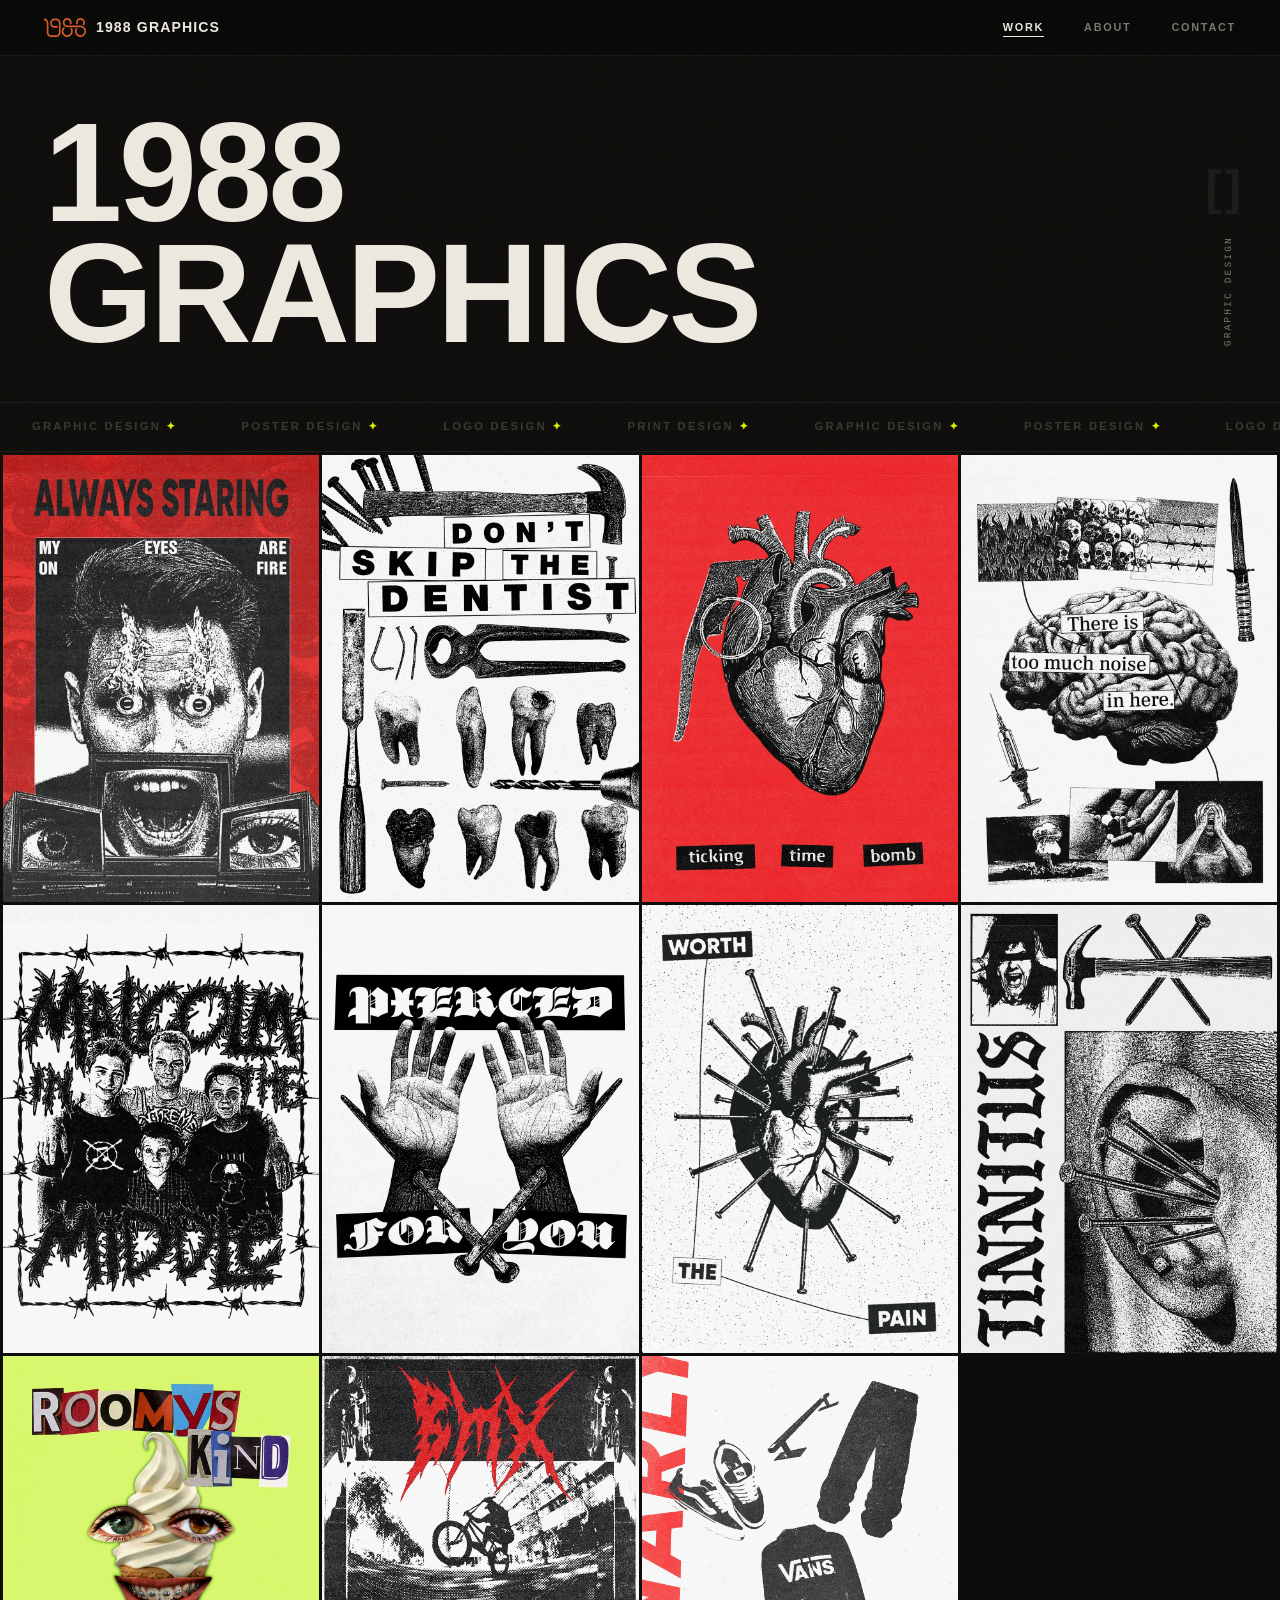
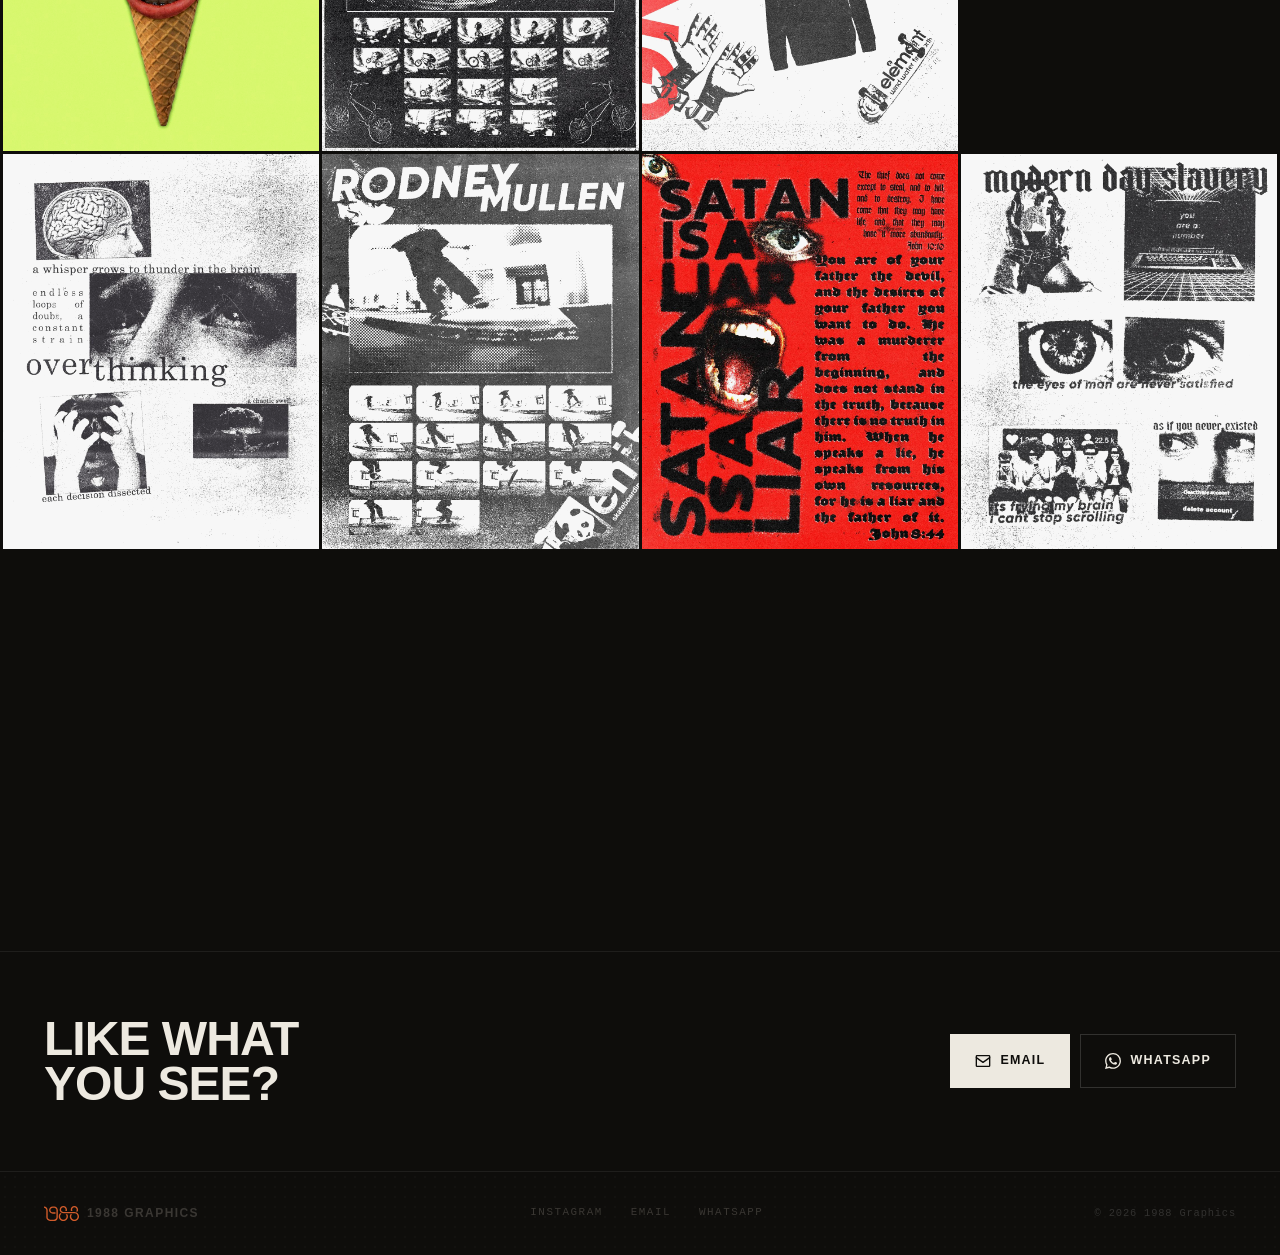
==== commit 9be780ec: "Moved footer logo to the left" ====
--- a/index.html
+++ b/index.html
@@ -15,9 +15,9 @@
   ============================================================ -->
   <header class="site-header">
     <nav class="nav" aria-label="Main navigation">
-      <a href="index.html" class="nav__logo" aria-label="1988 Graphics — home">
-        <img src="assets/images/1988-graphics-logo.svg" alt="" class="nav__logo-mark" width="36" height="16" />
-        1988 Graphics
+      <a href="index.html" class="nav__logo" aria-label="1988 Graphics — home">
+        <img src="assets/images/1988-graphics-logo.svg" alt="" class="nav__logo-mark" width="36" height="16" />
+        1988 Graphics
       </a>
       <button class="nav__toggle" aria-label="Open navigation" aria-expanded="false" aria-controls="nav-menu">
         <span></span><span></span><span></span>
@@ -126,7 +126,7 @@
   <footer class="site-footer">
     <div class="wrap">
       <div class="footer__inner">
-        <span class="footer__logo">1988 Graphics<img src="assets/images/1988-graphics-logo.svg" alt="" class="footer__logo-mark" width="30" height="13" /></span>
+        <span class="footer__logo"><img src="assets/images/1988-graphics-logo.svg" alt="" class="footer__logo-mark" width="30" height="13" />1988 Graphics</span>
         <nav class="footer__links" aria-label="Footer links">
           <a href="https://www.instagram.com/1988grfx/"
              class="footer__link"
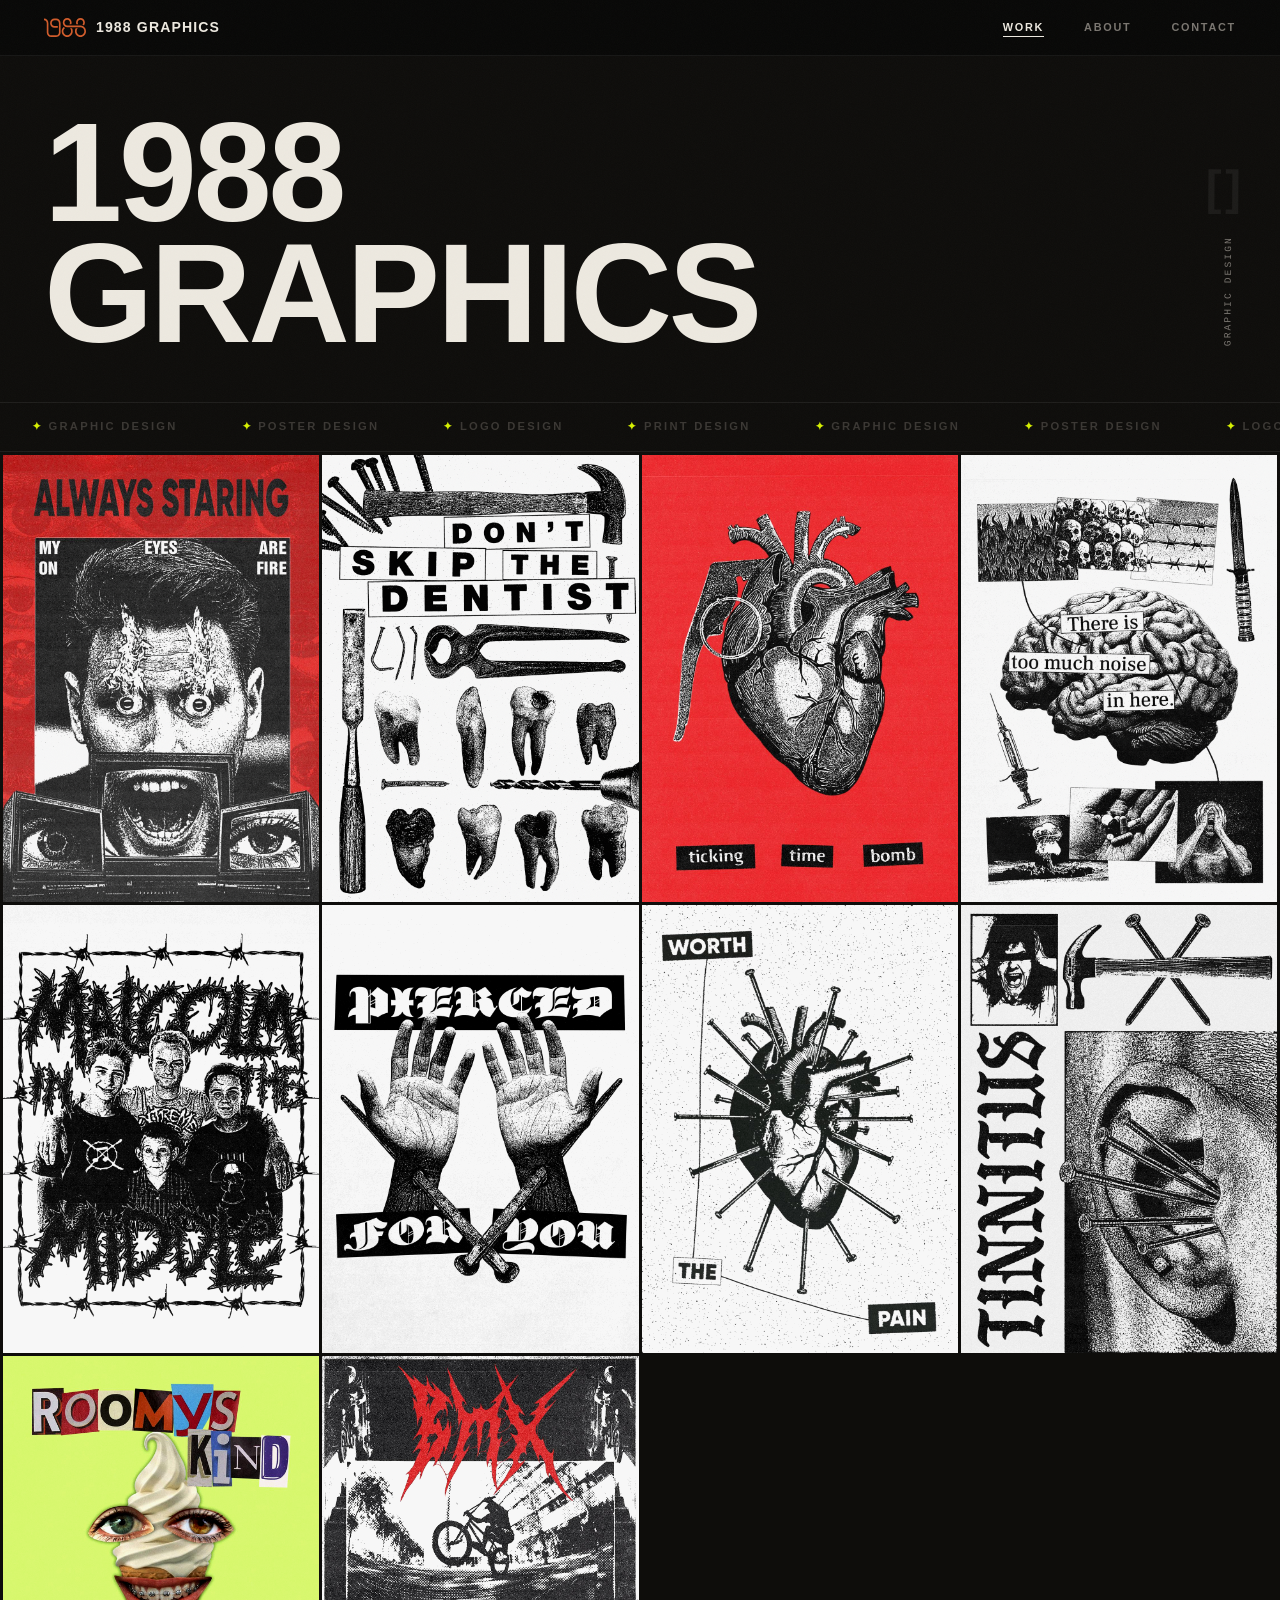
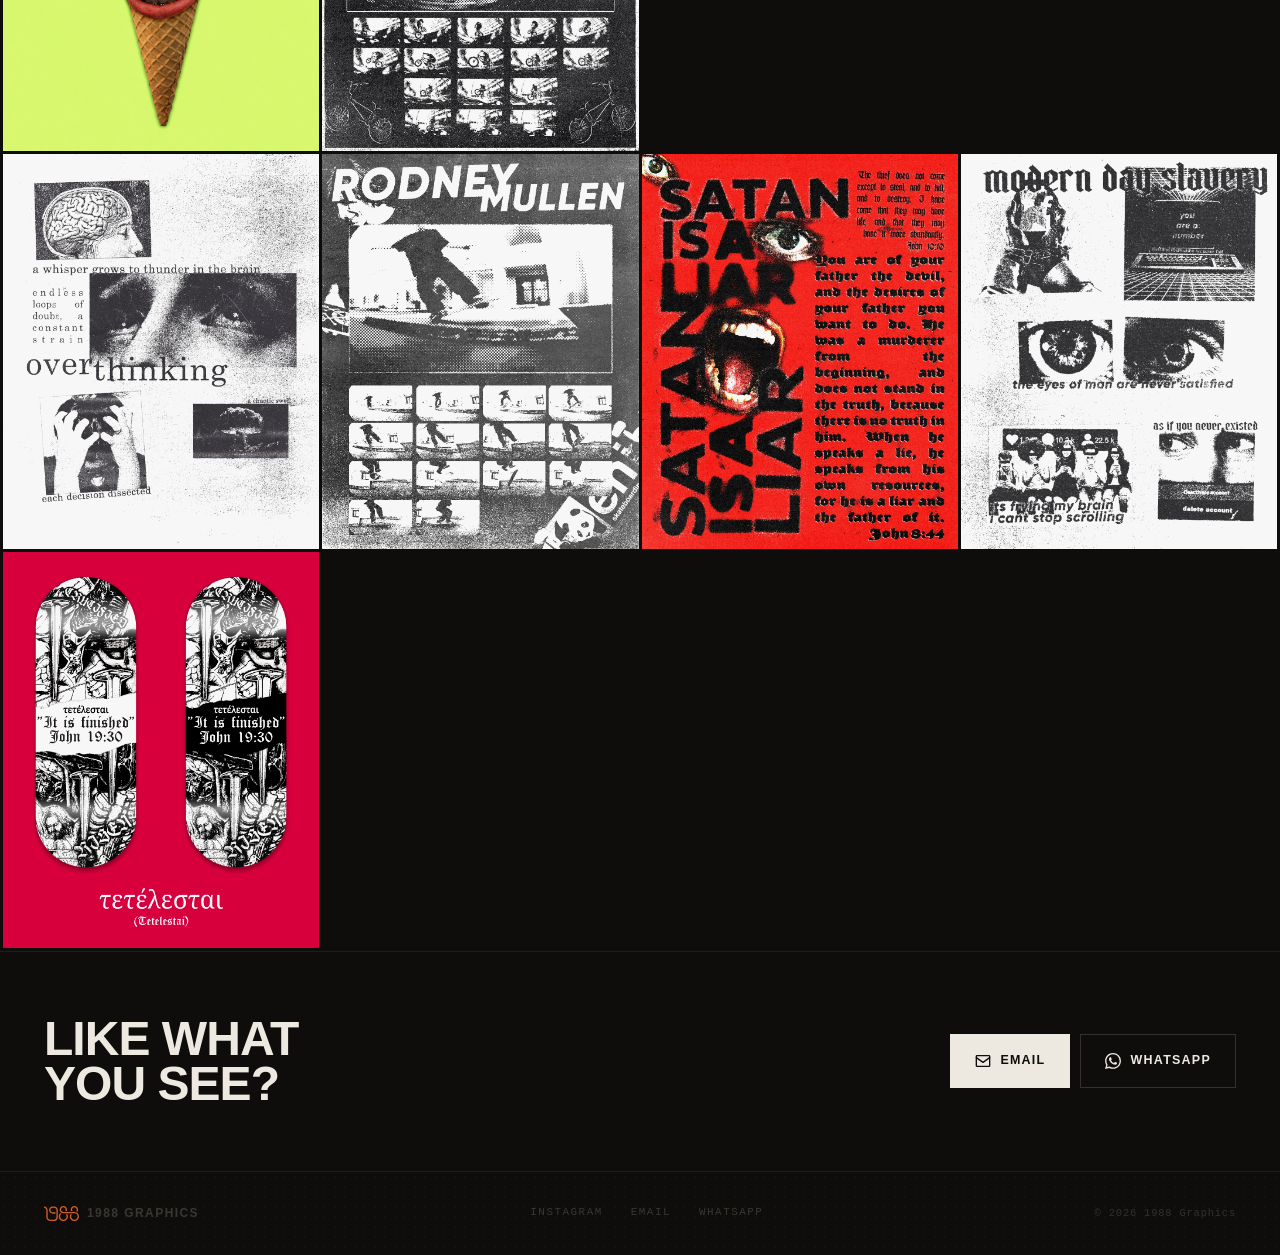
==== commit 8ed3e40a: "ticker bullet moved to left" ====
--- a/index.html
+++ b/index.html
@@ -60,10 +60,10 @@
            on any screen size (see "5. Ticker / marquee" in main.js) -->
       <div class="hero__ticker" aria-hidden="true">
         <div class="hero__ticker-inner" id="ticker">
-          <span class="hero__ticker-item">Graphic Design <strong>✦</strong></span>
-          <span class="hero__ticker-item">Poster Design <strong>✦</strong></span>
-          <span class="hero__ticker-item">Logo Design <strong>✦</strong></span>
-          <span class="hero__ticker-item">Print Design <strong>✦</strong></span>
+          <span class="hero__ticker-item"><strong>✦</strong> Graphic Design</span>
+          <span class="hero__ticker-item"><strong>✦</strong> Poster Design</span>
+          <span class="hero__ticker-item"><strong>✦</strong> Logo Design</span>
+          <span class="hero__ticker-item"><strong>✦</strong> Print Design</span>
         </div>
       </div>
     </section>
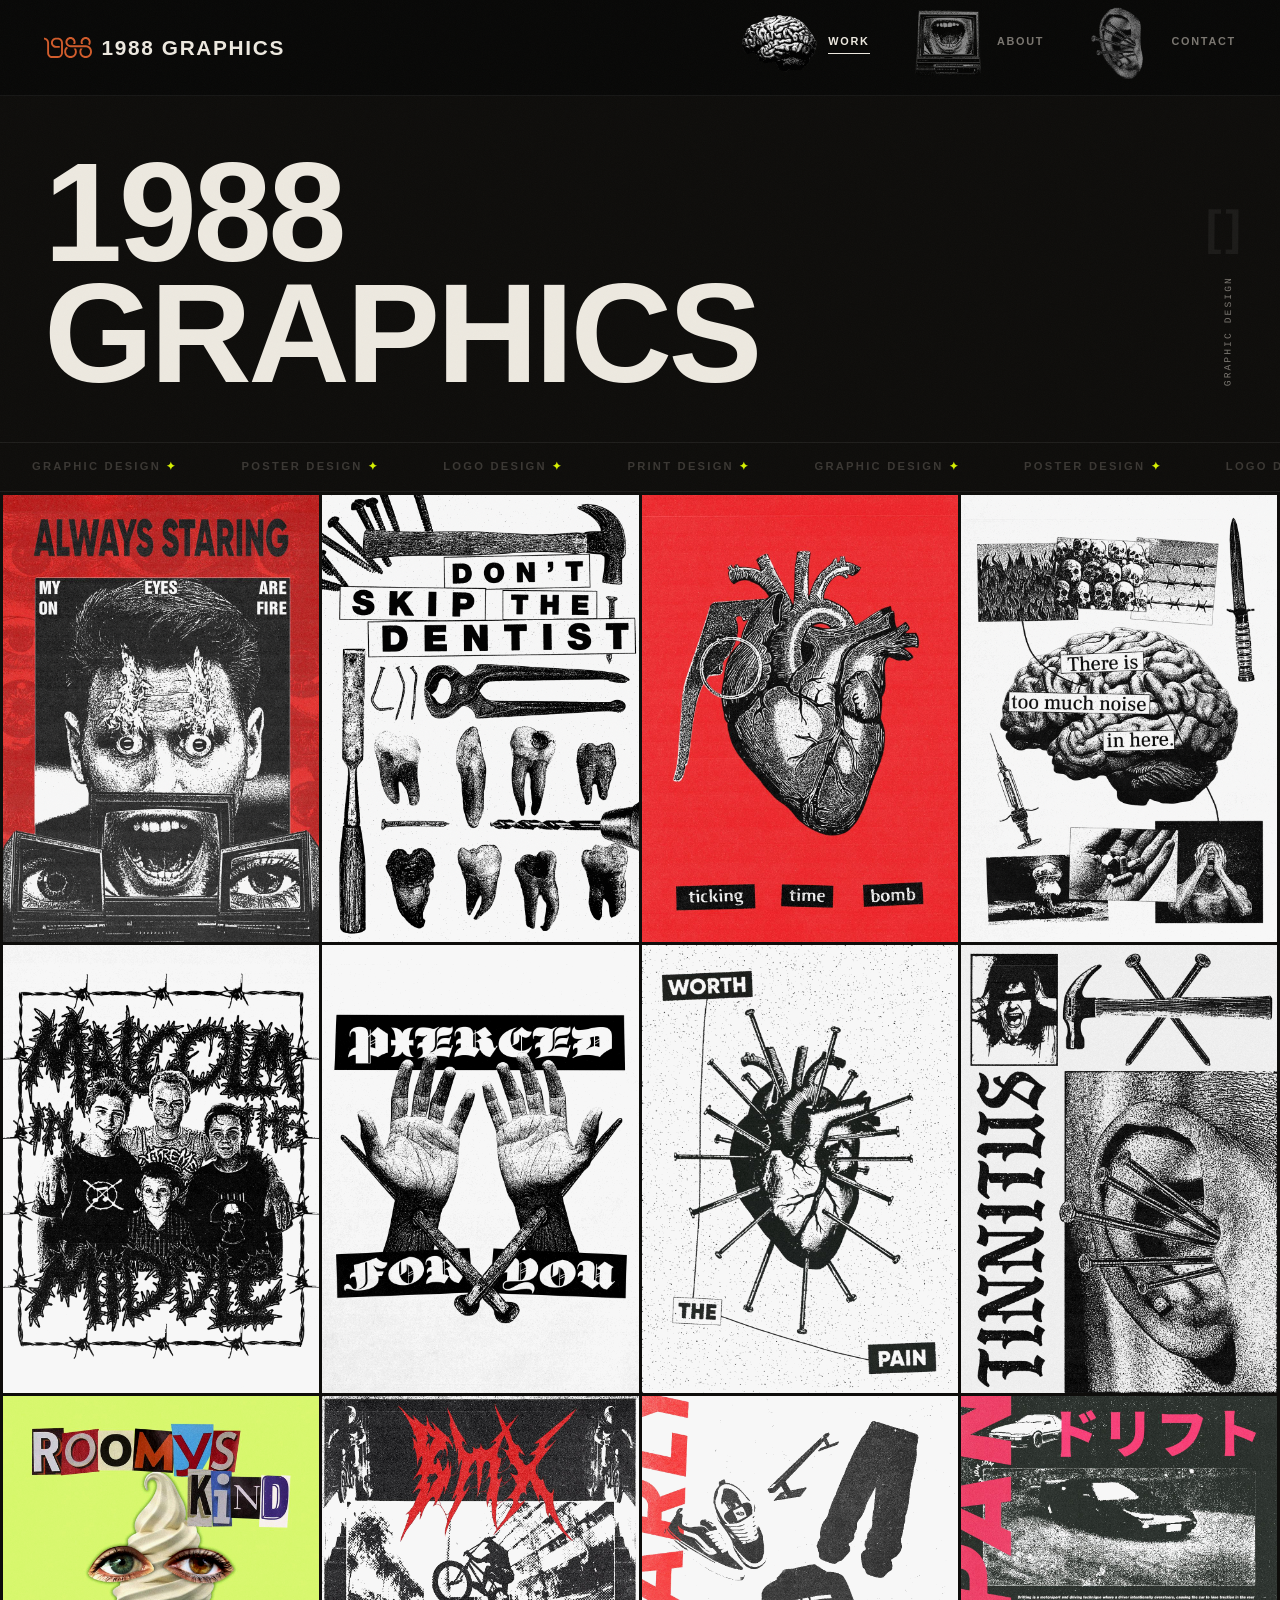
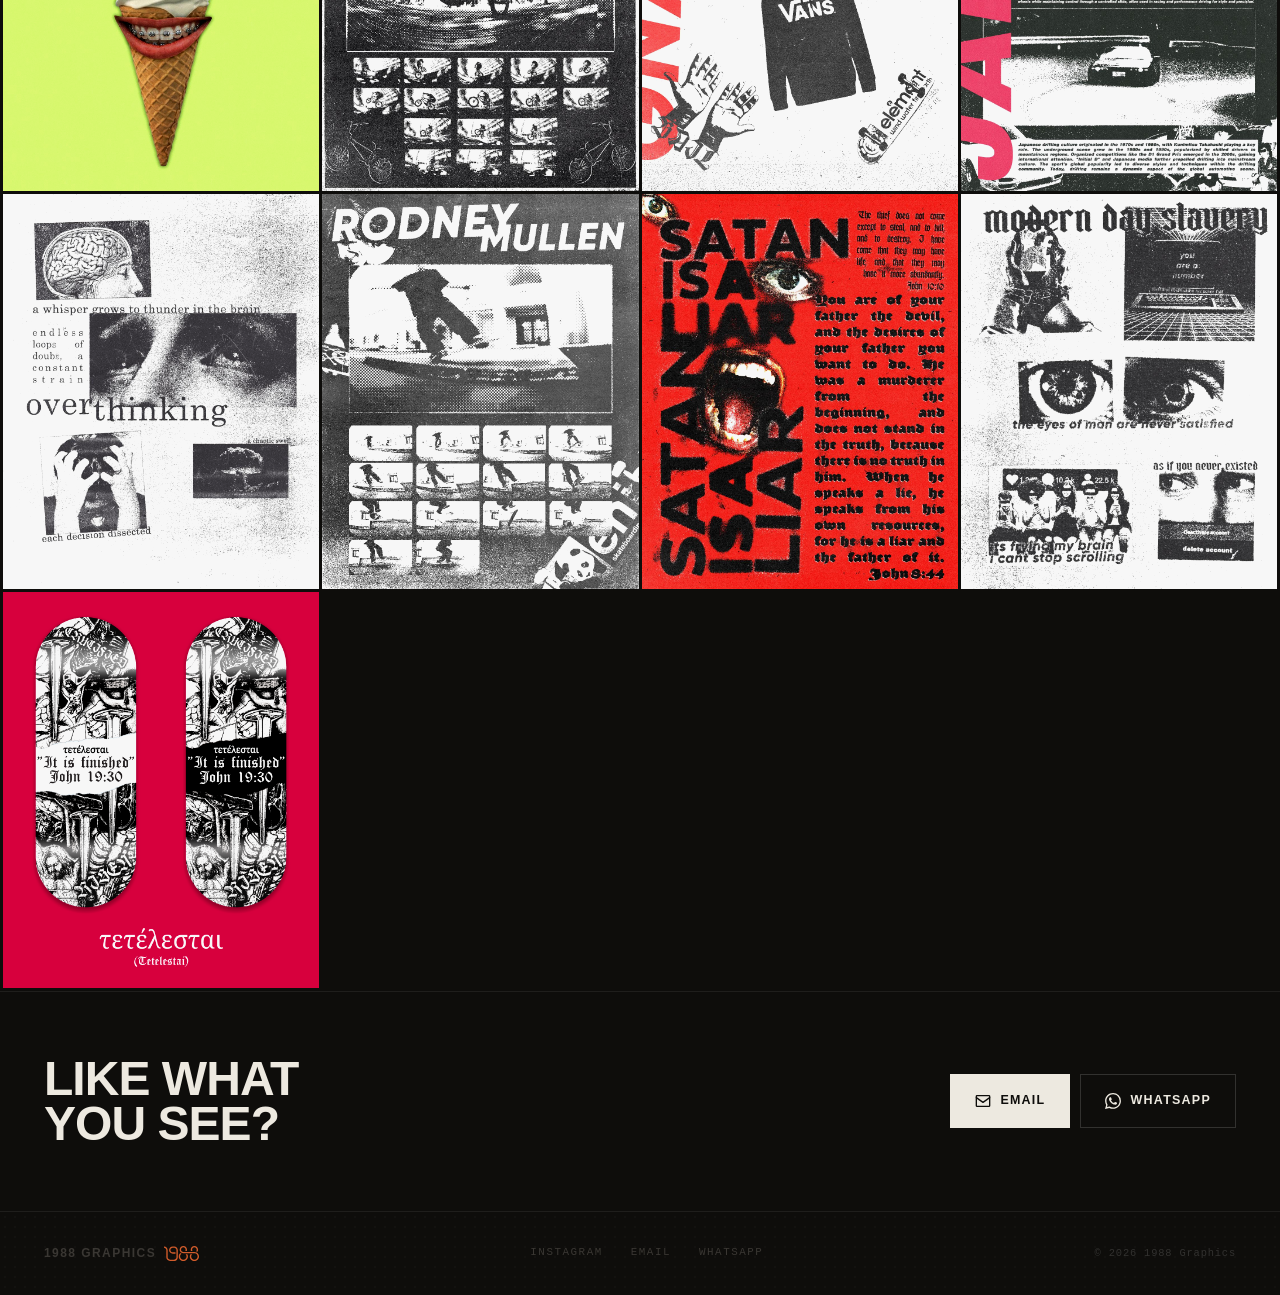
==== commit 1bcdc668: "Header updates, Icons and Text" ====
--- a/index.html
+++ b/index.html
@@ -1,175 +1,175 @@
-<!DOCTYPE html>
-<html lang="en">
-<head>
-  <meta charset="UTF-8" />
-  <meta name="viewport" content="width=device-width, initial-scale=1.0" />
-  <meta name="description" content="1988 Graphics — Graphic design, poster design, print design and vectorization. Based in South Africa." />
-  <title>1988 Graphics</title>
-  <link rel="stylesheet" href="css/style.css" />
-  <link rel="icon" type="image/png" href="assets/images/Favicon.png" />
-</head>
-<body>
-
-  <!-- ============================================================
-       NAV
-  ============================================================ -->
-  <header class="site-header">
-    <nav class="nav" aria-label="Main navigation">
-      <a href="index.html" class="nav__logo" aria-label="1988 Graphics — home">
-        <img src="assets/images/1988-graphics-logo.svg" alt="" class="nav__logo-mark" width="36" height="16" />
-        1988 Graphics
-      </a>
-      <button class="nav__toggle" aria-label="Open navigation" aria-expanded="false" aria-controls="nav-menu">
-        <span></span><span></span><span></span>
-      </button>
-      <ul class="nav__links" id="nav-menu" role="list">
-        <li><a href="index.html"     class="nav__link active">Work</a></li>
-        <li><a href="about.html"     class="nav__link">About</a></li>
-        <li><a href="contact.html"   class="nav__link">Contact</a></li>
-      </ul>
-    </nav>
-  </header>
-
-  <main>
-
-    <!-- ============================================================
-         HERO — minimal, poster-masthead style
-    ============================================================ -->
-    <section class="hero" aria-label="Introduction">
-      <div class="wrap">
-        <div class="hero__top">
-
-          <!-- Main title column -->
-          <div class="hero__title-col">
-            <h1 class="t-masthead hero__title">
-              1988<br>Graphics
-            </h1>
-          </div>
-
-          <!-- Decorative meta column — crop marks / annotations -->
-          <div class="hero__meta-col" aria-hidden="true">
-            <span class="hero__bracket">[ ]</span>
-            <span class="hero__discipline">Graphic Design</span>
-          </div>
-
-        </div>
-      </div>
-
-      <!-- Ticker strip — base set only; js/main.js clones this
-           at runtime until it's wide enough to loop seamlessly
-           on any screen size (see "5. Ticker / marquee" in main.js) -->
-      <div class="hero__ticker" aria-hidden="true">
-        <div class="hero__ticker-inner" id="ticker">
-          <span class="hero__ticker-item"><strong>✦</strong> Graphic Design</span>
-          <span class="hero__ticker-item"><strong>✦</strong> Poster Design</span>
-          <span class="hero__ticker-item"><strong>✦</strong> Logo Design</span>
-          <span class="hero__ticker-item"><strong>✦</strong> Print Design</span>
-        </div>
-      </div>
-    </section>
-
-    <!-- ============================================================
-         PORTFOLIO GRID — curated selection, rendered from projects.js
-         ──────────────────────────────────────────────────────────
-         All projects from js/projects.js are shown here.
-         To change the number shown, edit HOME_PREVIEW_COUNT in js/main.js.
-    ============================================================ -->
-    <section aria-label="Selected work">
-      <div class="pf-grid" id="pf-grid" role="list">
-        <!-- Populated by JS from projects.js -->
-      </div>
-    </section>
-
-  <!-- ============================================================
-       CONTACT STRIP — inline above footer
-  ============================================================ -->
-  <section class="contact-strip" aria-label="Get in touch">
-    <div class="wrap">
-      <div class="contact-strip__inner">
-        <h2 class="contact-strip__heading">
-          Like what<br>you see?
-        </h2>
-        <div class="contact-strip__buttons">
-          <a id="strip-email"
-             href="mailto:1988grfx@gmail.com"
-             class="contact-strip-btn contact-strip-btn--primary"
-             aria-label="Send an email">
-            <svg class="contact-strip-btn__icon" viewBox="0 0 24 24" fill="none"
-                 stroke="currentColor" stroke-width="2"
-                 stroke-linecap="round" stroke-linejoin="round" aria-hidden="true">
-              <rect x="2" y="4" width="20" height="16" rx="1"/>
-              <path d="M2 7l10 7 10-7"/>
-            </svg>
-            Email
-          </a>
-          <a id="strip-whatsapp"
-             href="#"
-             class="contact-strip-btn"
-             target="_blank"
-             rel="noopener noreferrer"
-             aria-label="Message on WhatsApp">
-            <svg class="contact-strip-btn__icon" viewBox="0 0 24 24" fill="currentColor" aria-hidden="true">
-              <path d="M17.472 14.382c-.297-.149-1.758-.867-2.03-.967-.273-.099-.471-.148-.67.15-.197.297-.767.966-.94 1.164-.173.199-.347.223-.644.075-.297-.15-1.255-.463-2.39-1.475-.883-.788-1.48-1.761-1.653-2.059-.173-.297-.018-.458.13-.606.134-.133.298-.347.446-.52.149-.174.198-.298.298-.497.099-.198.05-.371-.025-.52-.075-.149-.669-1.612-.916-2.207-.242-.579-.487-.5-.669-.51-.173-.008-.371-.01-.57-.01-.198 0-.52.074-.792.372-.272.297-1.04 1.016-1.04 2.479 0 1.462 1.065 2.875 1.213 3.074.149.198 2.096 3.2 5.077 4.487.709.306 1.262.489 1.694.625.712.227 1.36.195 1.871.118.571-.085 1.758-.719 2.006-1.413.248-.694.248-1.289.173-1.413-.074-.124-.272-.198-.57-.347m-5.421 7.403h-.004a9.87 9.87 0 01-5.031-1.378l-.361-.214-3.741.982.998-3.648-.235-.374a9.86 9.86 0 01-1.51-5.26c.001-5.45 4.436-9.884 9.888-9.884 2.64 0 5.122 1.03 6.988 2.898a9.825 9.825 0 012.893 6.994c-.003 5.45-4.437 9.884-9.885 9.884m8.413-18.297A11.815 11.815 0 0012.05 0C5.495 0 .16 5.335.157 11.892c0 2.096.547 4.142 1.588 5.945L.057 24l6.305-1.654a11.882 11.882 0 005.683 1.448h.005c6.554 0 11.89-5.335 11.893-11.893a11.821 11.821 0 00-3.48-8.413z"/>
-            </svg>
-            WhatsApp
-          </a>
-        </div>
-      </div>
-    </div>
-  </section>
-
-  </main>
-
-  <!-- ============================================================
-       FOOTER
-  ============================================================ -->
-  <footer class="site-footer">
-    <div class="wrap">
-      <div class="footer__inner">
-        <span class="footer__logo"><img src="assets/images/1988-graphics-logo.svg" alt="" class="footer__logo-mark" width="30" height="13" />1988 Graphics</span>
-        <nav class="footer__links" aria-label="Footer links">
-          <a href="https://www.instagram.com/1988grfx/"
-             class="footer__link"
-             target="_blank"
-             rel="noopener noreferrer">Instagram</a>
-          <a href="mailto:1988grfx@gmail.com"
-             class="footer__link">Email</a>
-          <a href="https://wa.me/27624897134"
-             class="footer__link"
-             target="_blank"
-             rel="noopener noreferrer">WhatsApp</a>
-        </nav>
-        <p class="footer__copy">&copy; <span id="year"></span> 1988 Graphics</p>
-      </div>
-    </div>
-  </footer>
-
-  <!-- ============================================================
-       PROJECT VIEWER (shared with portfolio.html)
-  ============================================================ -->
-  <div class="pv" id="pv" role="dialog" aria-modal="true" aria-label="Project viewer" hidden>
-    <div class="pv__bar">
-      <button class="pv__back" id="pv-back" aria-label="Back to portfolio">
-        <span class="pv__back-arrow" aria-hidden="true">←</span>
-        All Work
-      </button>
-      <div class="pv__nav" aria-label="Project navigation">
-        <button class="pv__nav-btn" id="pv-prev" aria-label="Previous project">← Prev</button>
-        <span  class="pv__counter"  id="pv-counter" aria-live="polite"></span>
-        <button class="pv__nav-btn" id="pv-next" aria-label="Next project">Next →</button>
-      </div>
-    </div>
-    <div class="pv__content" id="pv-content"></div>
-  </div>
-
-  <!-- Image zoom -->
-  <div class="img-zoom" id="img-zoom" aria-modal="true" aria-label="Zoomed image" hidden>
-    <button class="img-zoom__close" id="iz-close" aria-label="Close zoom">Close ×</button>
-    <img src="" alt="" class="img-zoom__img" id="iz-img" />
-  </div>
-
-  <script src="js/config.js"></script>
-  <script src="js/projects.js"></script>
-  <script src="js/main.js"></script>
-</body>
-</html>
+<!DOCTYPE html>
+<html lang="en">
+<head>
+  <meta charset="UTF-8" />
+  <meta name="viewport" content="width=device-width, initial-scale=1.0" />
+  <meta name="description" content="1988 Graphics — Graphic design, poster design, print design and vectorization. Based in South Africa." />
+  <title>1988 Graphics</title>
+  <link rel="stylesheet" href="css/style.css" />
+  <link rel="icon" type="image/png" href="assets/images/Favicon.png" />
+</head>
+<body>
+
+  <!-- ============================================================
+       NAV
+  ============================================================ -->
+  <header class="site-header">
+    <nav class="nav" aria-label="Main navigation">
+      <a href="index.html" class="nav__logo" aria-label="1988 Graphics — home">
+        <img src="assets/images/1988-graphics-logo.svg" alt="" class="nav__logo-mark" width="36" height="16" />
+        1988 Graphics
+      </a>
+      <button class="nav__toggle" aria-label="Open navigation" aria-expanded="false" aria-controls="nav-menu">
+        <span></span><span></span><span></span>
+      </button>
+      <ul class="nav__links" id="nav-menu" role="list">
+        <li><a href="index.html"     class="nav__link active"><img src="assets/images/nav/work.png" alt="" class="nav__link-icon" /><span class="nav__link-label">Work</span></a></li>
+        <li><a href="about.html"     class="nav__link"><img src="assets/images/nav/about.png" alt="" class="nav__link-icon" /><span class="nav__link-label">About</span></a></li>
+        <li><a href="contact.html"   class="nav__link"><img src="assets/images/nav/contact.png" alt="" class="nav__link-icon" /><span class="nav__link-label">Contact</span></a></li>
+      </ul>
+    </nav>
+  </header>
+
+  <main>
+
+    <!-- ============================================================
+         HERO — minimal, poster-masthead style
+    ============================================================ -->
+    <section class="hero" aria-label="Introduction">
+      <div class="wrap">
+        <div class="hero__top">
+
+          <!-- Main title column -->
+          <div class="hero__title-col">
+            <h1 class="t-masthead hero__title">
+              1988<br>Graphics
+            </h1>
+          </div>
+
+          <!-- Decorative meta column — crop marks / annotations -->
+          <div class="hero__meta-col" aria-hidden="true">
+            <span class="hero__bracket">[ ]</span>
+            <span class="hero__discipline">Graphic Design</span>
+          </div>
+
+        </div>
+      </div>
+
+      <!-- Ticker strip — base set only; js/main.js clones this
+           at runtime until it's wide enough to loop seamlessly
+           on any screen size (see "5. Ticker / marquee" in main.js) -->
+      <div class="hero__ticker" aria-hidden="true">
+        <div class="hero__ticker-inner" id="ticker">
+          <span class="hero__ticker-item">Graphic Design <strong>✦</strong></span>
+          <span class="hero__ticker-item">Poster Design <strong>✦</strong></span>
+          <span class="hero__ticker-item">Logo Design <strong>✦</strong></span>
+          <span class="hero__ticker-item">Print Design <strong>✦</strong></span>
+        </div>
+      </div>
+    </section>
+
+    <!-- ============================================================
+         PORTFOLIO GRID — curated selection, rendered from projects.js
+         ──────────────────────────────────────────────────────────
+         All projects from js/projects.js are shown here.
+         To change the number shown, edit HOME_PREVIEW_COUNT in js/main.js.
+    ============================================================ -->
+    <section aria-label="Selected work">
+      <div class="pf-grid" id="pf-grid" role="list">
+        <!-- Populated by JS from projects.js -->
+      </div>
+    </section>
+
+  <!-- ============================================================
+       CONTACT STRIP — inline above footer
+  ============================================================ -->
+  <section class="contact-strip" aria-label="Get in touch">
+    <div class="wrap">
+      <div class="contact-strip__inner">
+        <h2 class="contact-strip__heading">
+          Like what<br>you see?
+        </h2>
+        <div class="contact-strip__buttons">
+          <a id="strip-email"
+             href="mailto:1988grfx@gmail.com"
+             class="contact-strip-btn contact-strip-btn--primary"
+             aria-label="Send an email">
+            <svg class="contact-strip-btn__icon" viewBox="0 0 24 24" fill="none"
+                 stroke="currentColor" stroke-width="2"
+                 stroke-linecap="round" stroke-linejoin="round" aria-hidden="true">
+              <rect x="2" y="4" width="20" height="16" rx="1"/>
+              <path d="M2 7l10 7 10-7"/>
+            </svg>
+            Email
+          </a>
+          <a id="strip-whatsapp"
+             href="#"
+             class="contact-strip-btn"
+             target="_blank"
+             rel="noopener noreferrer"
+             aria-label="Message on WhatsApp">
+            <svg class="contact-strip-btn__icon" viewBox="0 0 24 24" fill="currentColor" aria-hidden="true">
+              <path d="M17.472 14.382c-.297-.149-1.758-.867-2.03-.967-.273-.099-.471-.148-.67.15-.197.297-.767.966-.94 1.164-.173.199-.347.223-.644.075-.297-.15-1.255-.463-2.39-1.475-.883-.788-1.48-1.761-1.653-2.059-.173-.297-.018-.458.13-.606.134-.133.298-.347.446-.52.149-.174.198-.298.298-.497.099-.198.05-.371-.025-.52-.075-.149-.669-1.612-.916-2.207-.242-.579-.487-.5-.669-.51-.173-.008-.371-.01-.57-.01-.198 0-.52.074-.792.372-.272.297-1.04 1.016-1.04 2.479 0 1.462 1.065 2.875 1.213 3.074.149.198 2.096 3.2 5.077 4.487.709.306 1.262.489 1.694.625.712.227 1.36.195 1.871.118.571-.085 1.758-.719 2.006-1.413.248-.694.248-1.289.173-1.413-.074-.124-.272-.198-.57-.347m-5.421 7.403h-.004a9.87 9.87 0 01-5.031-1.378l-.361-.214-3.741.982.998-3.648-.235-.374a9.86 9.86 0 01-1.51-5.26c.001-5.45 4.436-9.884 9.888-9.884 2.64 0 5.122 1.03 6.988 2.898a9.825 9.825 0 012.893 6.994c-.003 5.45-4.437 9.884-9.885 9.884m8.413-18.297A11.815 11.815 0 0012.05 0C5.495 0 .16 5.335.157 11.892c0 2.096.547 4.142 1.588 5.945L.057 24l6.305-1.654a11.882 11.882 0 005.683 1.448h.005c6.554 0 11.89-5.335 11.893-11.893a11.821 11.821 0 00-3.48-8.413z"/>
+            </svg>
+            WhatsApp
+          </a>
+        </div>
+      </div>
+    </div>
+  </section>
+
+  </main>
+
+  <!-- ============================================================
+       FOOTER
+  ============================================================ -->
+  <footer class="site-footer">
+    <div class="wrap">
+      <div class="footer__inner">
+        <span class="footer__logo">1988 Graphics<img src="assets/images/1988-graphics-logo.svg" alt="" class="footer__logo-mark" width="30" height="13" /></span>
+        <nav class="footer__links" aria-label="Footer links">
+          <a href="https://www.instagram.com/1988grfx/"
+             class="footer__link"
+             target="_blank"
+             rel="noopener noreferrer">Instagram</a>
+          <a href="mailto:1988grfx@gmail.com"
+             class="footer__link">Email</a>
+          <a href="https://wa.me/27624897134"
+             class="footer__link"
+             target="_blank"
+             rel="noopener noreferrer">WhatsApp</a>
+        </nav>
+        <p class="footer__copy">&copy; <span id="year"></span> 1988 Graphics</p>
+      </div>
+    </div>
+  </footer>
+
+  <!-- ============================================================
+       PROJECT VIEWER (shared with portfolio.html)
+  ============================================================ -->
+  <div class="pv" id="pv" role="dialog" aria-modal="true" aria-label="Project viewer" hidden>
+    <div class="pv__bar">
+      <button class="pv__back" id="pv-back" aria-label="Back to portfolio">
+        <span class="pv__back-arrow" aria-hidden="true">←</span>
+        All Work
+      </button>
+      <div class="pv__nav" aria-label="Project navigation">
+        <button class="pv__nav-btn" id="pv-prev" aria-label="Previous project">← Prev</button>
+        <span  class="pv__counter"  id="pv-counter" aria-live="polite"></span>
+        <button class="pv__nav-btn" id="pv-next" aria-label="Next project">Next →</button>
+      </div>
+    </div>
+    <div class="pv__content" id="pv-content"></div>
+  </div>
+
+  <!-- Image zoom -->
+  <div class="img-zoom" id="img-zoom" aria-modal="true" aria-label="Zoomed image" hidden>
+    <button class="img-zoom__close" id="iz-close" aria-label="Close zoom">Close ×</button>
+    <img src="" alt="" class="img-zoom__img" id="iz-img" />
+  </div>
+
+  <script src="js/config.js"></script>
+  <script src="js/projects.js"></script>
+  <script src="js/main.js"></script>
+</body>
+</html>
--- a/css/style.css
+++ b/css/style.css
@@ -31,7 +31,7 @@
   --font-nav:      'Helvetica Neue', Helvetica, Arial, sans-serif;
 
   /* Layout */
-  --nav-h:         3.5rem;
+  --nav-h:         6rem;
   --max-w:         1380px;
   --gutter:        clamp(1.25rem, 4vw, 2.75rem);
 
@@ -315,7 +315,7 @@
   align-items: center;
   gap: 0.6rem;
   font-family: var(--font-head);
-  font-size: 0.88rem;
+  font-size: 1.3rem;
   font-weight: 900;
   letter-spacing: 0.08em;
   text-transform: uppercase;
@@ -326,7 +326,7 @@
 .nav__logo:hover { color: var(--accent); }
 
 .nav__logo-mark {
-  height: 1.15rem;
+  height: 1em;
   width: auto;
   display: block;
   flex-shrink: 0;
@@ -346,12 +346,21 @@
   text-transform: uppercase;
   color: var(--ink-light);
   transition: color var(--t-fast);
+  display: inline-flex;
+  flex-direction: row;
+  align-items: center;
+  gap: 0.7rem;
+  --nav-icon-size: 4.75rem;
+}
+
+.nav__link-label {
   position: relative;
   padding-bottom: 2px;
 }
 
-/* Underline that draws like ink */
-.nav__link::after {
+/* Underline that draws like ink — lives under the text only,
+   never under the icon */
+.nav__link-label::after {
   content: '';
   position: absolute;
   bottom: -2px;
@@ -363,9 +372,32 @@
 }
 
 .nav__link:hover,
-.nav__link.active         { color: var(--paper); }
-.nav__link:hover::after,
-.nav__link.active::after  { width: 100%; }
+.nav__link.active                        { color: var(--paper); }
+.nav__link:hover .nav__link-label::after,
+.nav__link.active .nav__link-label::after { width: 100%; }
+
+.nav__link-icon {
+  width: var(--nav-icon-size);
+  height: var(--nav-icon-size);
+  display: block;
+  opacity: 0.55;
+  transform-origin: center;
+  transition: opacity var(--t-fast), transform 0.3s ease;
+}
+
+.nav__link:hover .nav__link-icon,
+.nav__link.active .nav__link-icon { opacity: 1; }
+
+.nav__link:hover .nav__link-icon {
+  animation: nav-icon-wiggle 0.45s ease forwards;
+}
+
+@keyframes nav-icon-wiggle {
+  0%   { transform: scale(1.15) rotate(0deg); }
+  25%  { transform: scale(1.15) rotate(-8deg); }
+  60%  { transform: scale(1.15) rotate(6deg); }
+  100% { transform: scale(1.15) rotate(0deg); }
+}
 
 /* Hamburger */
 .nav__toggle {
@@ -1524,6 +1556,9 @@
 
   /* Nav */
   .nav__toggle { display: flex; }
+  .nav__link-icon { top: 50%; transform: translateY(-50%); transform-origin: center; }
+  .nav__link { --nav-icon-size: 2.25rem; }
+  .nav__link:hover .nav__link-icon { animation: none; transform: translateY(-50%) scale(1.15); }
   .nav__links {
     display: none;
     position: fixed;
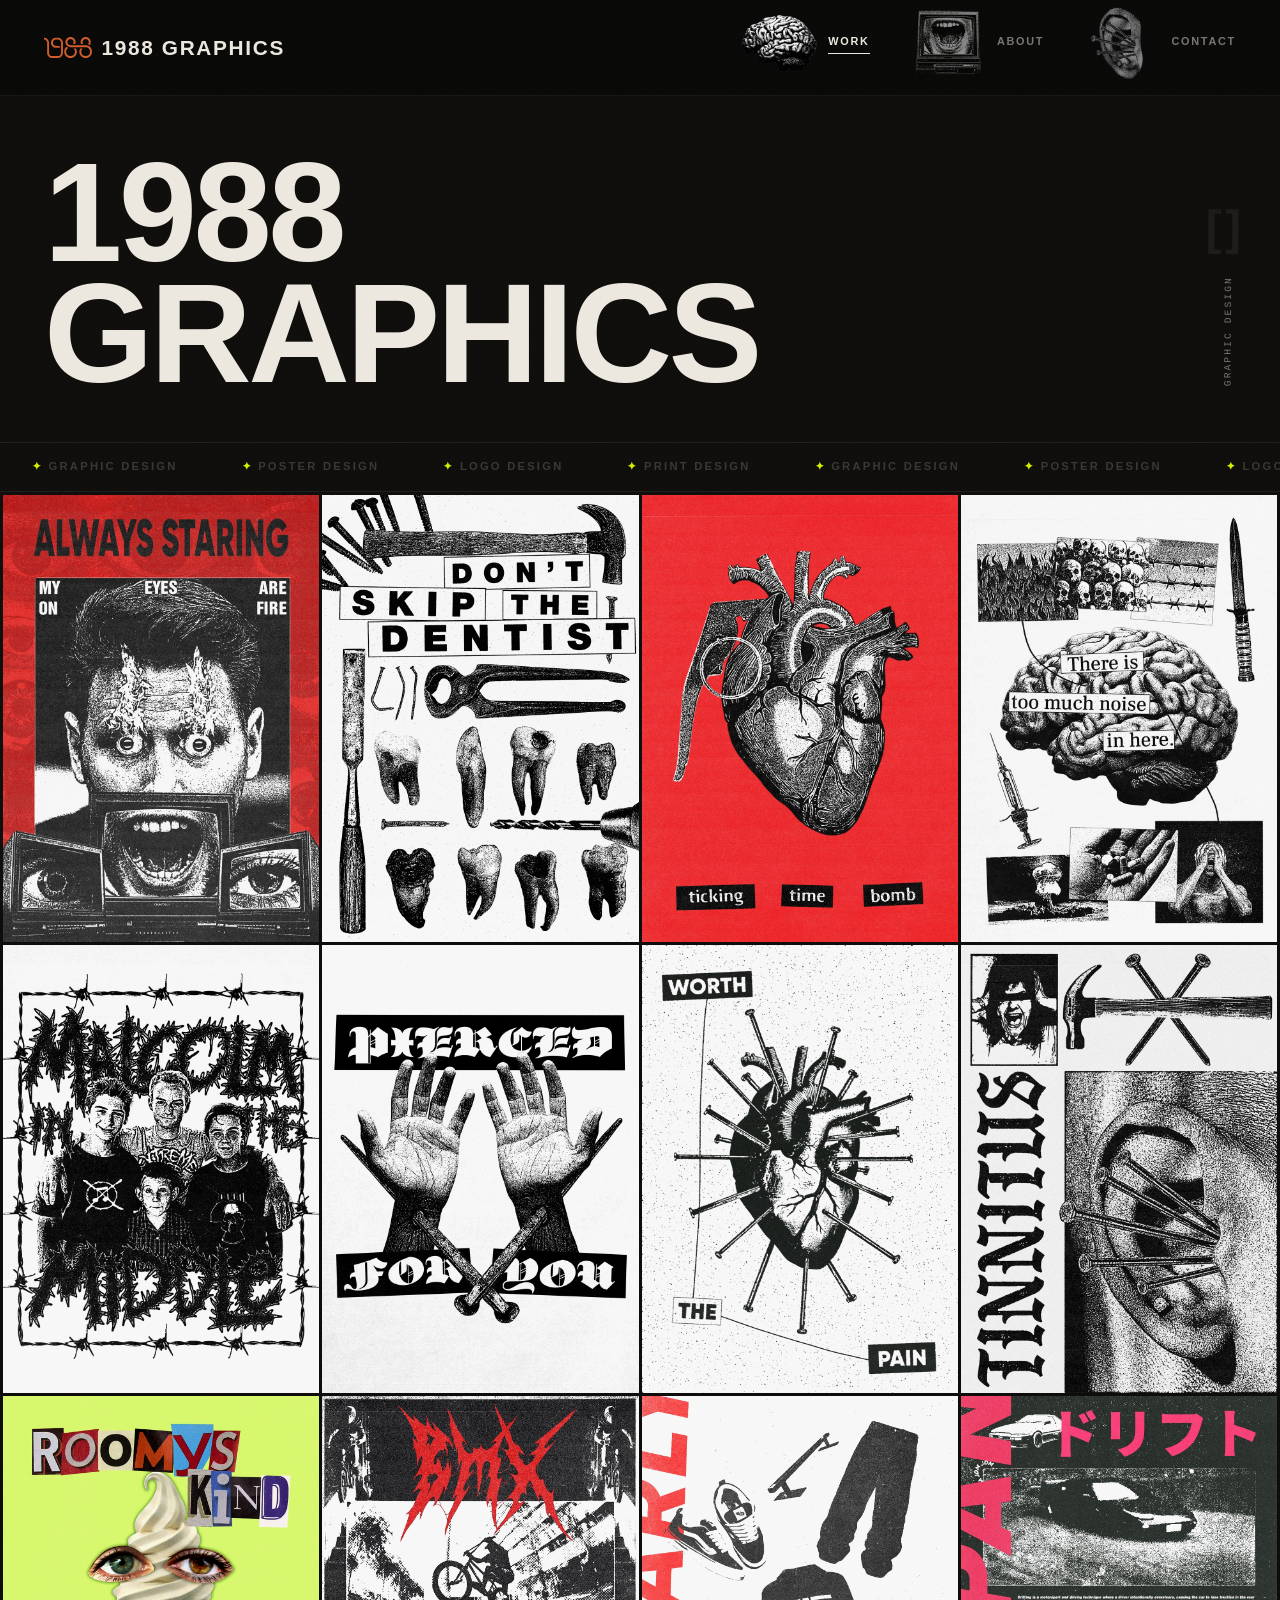
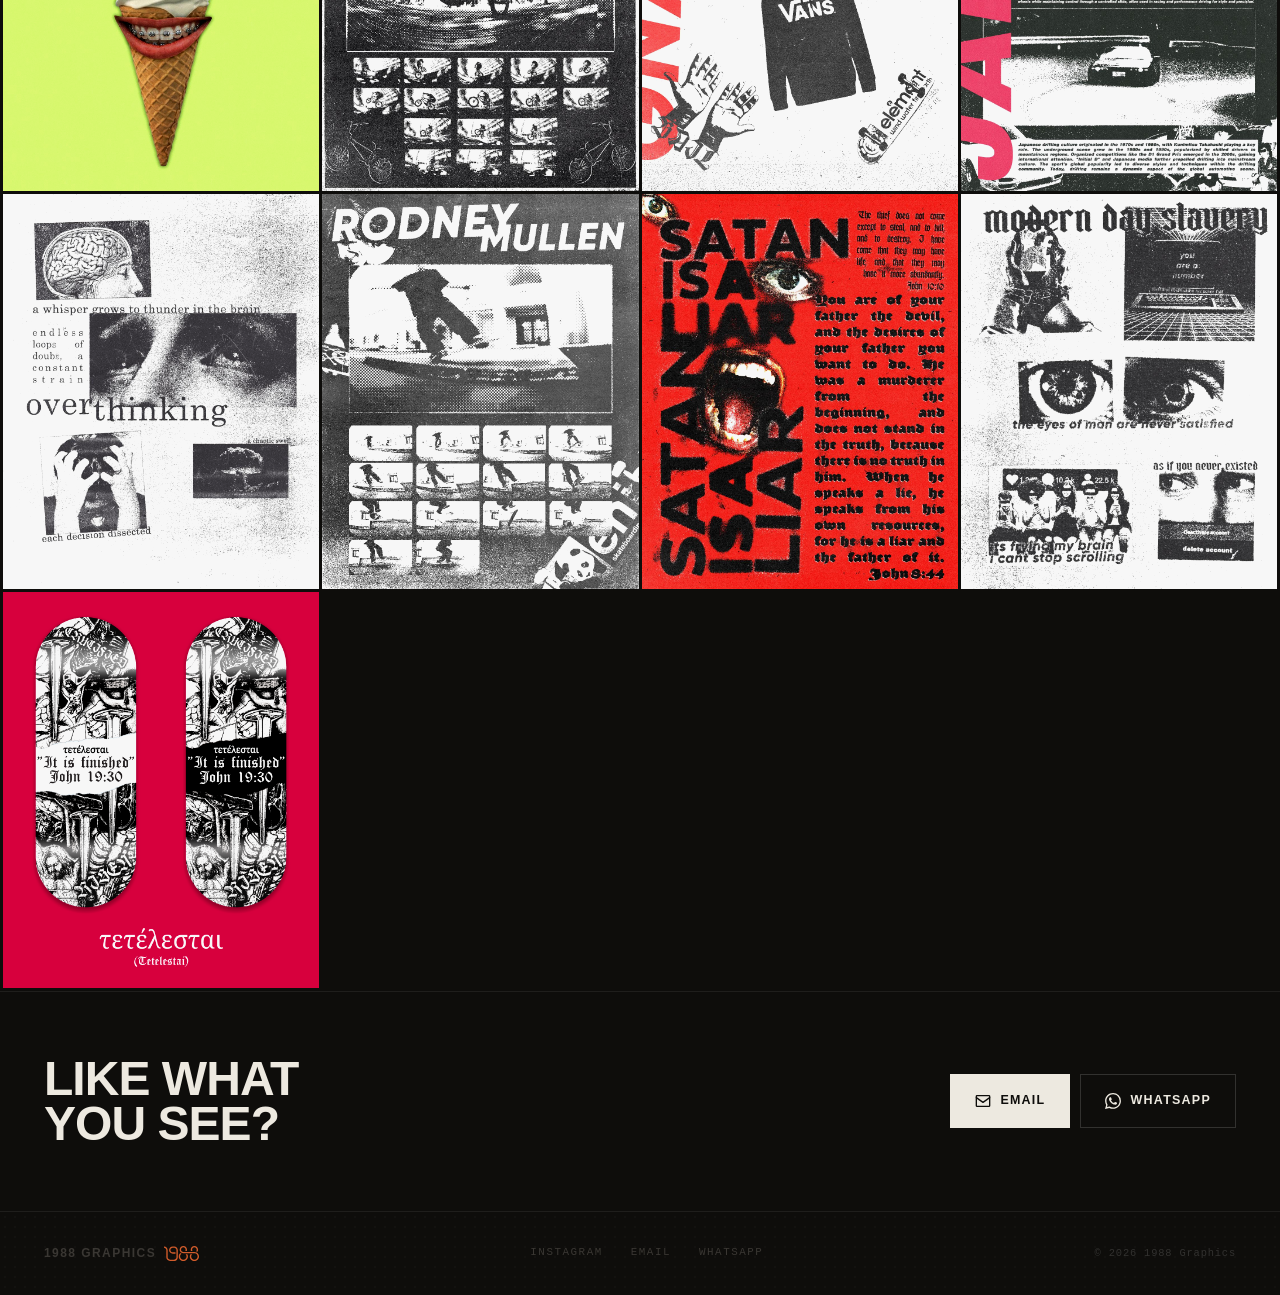
==== commit 6e3b072b: "Ticker update, menu update" ====
--- a/index.html
+++ b/index.html
@@ -60,10 +60,10 @@
            on any screen size (see "5. Ticker / marquee" in main.js) -->
       <div class="hero__ticker" aria-hidden="true">
         <div class="hero__ticker-inner" id="ticker">
-          <span class="hero__ticker-item">Graphic Design <strong>✦</strong></span>
-          <span class="hero__ticker-item">Poster Design <strong>✦</strong></span>
-          <span class="hero__ticker-item">Logo Design <strong>✦</strong></span>
-          <span class="hero__ticker-item">Print Design <strong>✦</strong></span>
+          <span class="hero__ticker-item"><strong>✦</strong> Graphic Design</span>
+          <span class="hero__ticker-item"><strong>✦</strong> Poster Design</span>
+          <span class="hero__ticker-item"><strong>✦</strong> Logo Design</span>
+          <span class="hero__ticker-item"><strong>✦</strong> Print Design</span>
         </div>
       </div>
     </section>
--- a/css/style.css
+++ b/css/style.css
@@ -517,7 +517,7 @@
 }
 
 .hero__ticker-inner.is-running {
-  animation: ticker 40s linear infinite;
+  animation: ticker 60s linear infinite;
 }
 
 @keyframes ticker {
@@ -1541,24 +1541,12 @@
   .about-grid     { grid-template-columns: 1fr 1fr; gap: 3rem; }
   .hero__meta-col { display: none; }
 
-  /* Project viewer info: single column */
-  .pv__info { grid-template-columns: 1fr; gap: 1.5rem; }
-
-  /* Contact strip: stack on tablet */
-  .contact-strip__inner { flex-direction: column; align-items: flex-start; }
-}
-
-/* ---------------------------------------------------------
-   19. Responsive — Mobile ≤ 640px
-   --------------------------------------------------------- */
-@media (max-width: 640px) {
-  :root { --nav-h: 3rem; }
-
-  /* Nav */
+  /* Nav — switch to the hamburger/stacked menu earlier than the
+     640px text breakpoint, since the icon+text nav row needs more
+     horizontal room than a narrow tablet width can give it. This
+     avoids ever showing the full desktop row too cramped. */
   .nav__toggle { display: flex; }
-  .nav__link-icon { top: 50%; transform: translateY(-50%); transform-origin: center; }
-  .nav__link { --nav-icon-size: 2.25rem; }
-  .nav__link:hover .nav__link-icon { animation: none; transform: translateY(-50%) scale(1.15); }
+  .nav__link { --nav-icon-size: 3rem; }
   .nav__links {
     display: none;
     position: fixed;
@@ -1571,7 +1559,27 @@
     z-index: 290;
   }
   .nav__links.is-open { display: flex; }
-  .nav__link { font-size: 1.1rem; letter-spacing: 0.12em; }
+  .nav__link {
+    font-size: 1.1rem;
+    letter-spacing: 0.12em;
+    flex-direction: column;
+    align-items: center;
+    text-align: center;
+    gap: 0.6rem;
+  }
+
+  /* Project viewer info: single column */
+  .pv__info { grid-template-columns: 1fr; gap: 1.5rem; }
+
+  /* Contact strip: stack on tablet */
+  .contact-strip__inner { flex-direction: column; align-items: flex-start; }
+}
+
+/* ---------------------------------------------------------
+   19. Responsive — Mobile ≤ 640px
+   --------------------------------------------------------- */
+@media (max-width: 640px) {
+  :root { --nav-h: 3rem; }
 
   /* Grid: single column */
   .pf-grid { grid-template-columns: 1fr; padding: 2px; gap: 2px; }
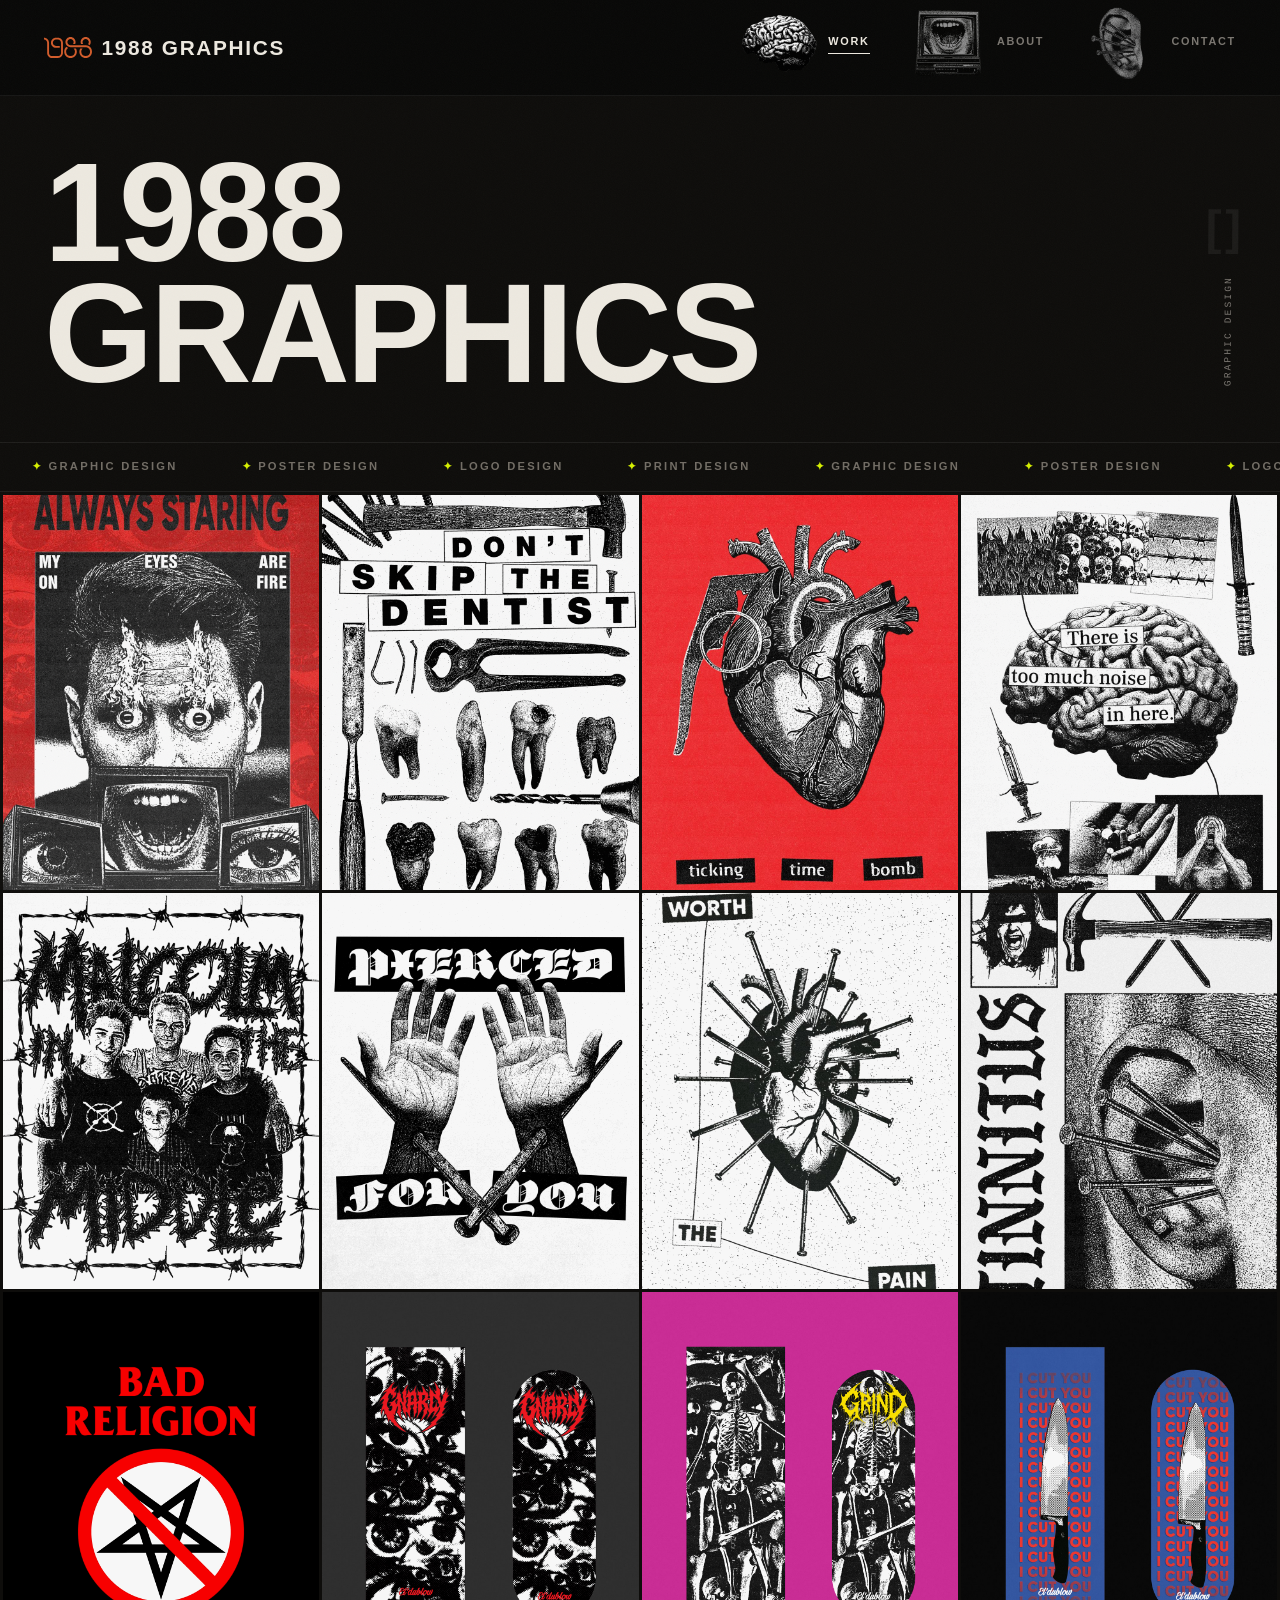
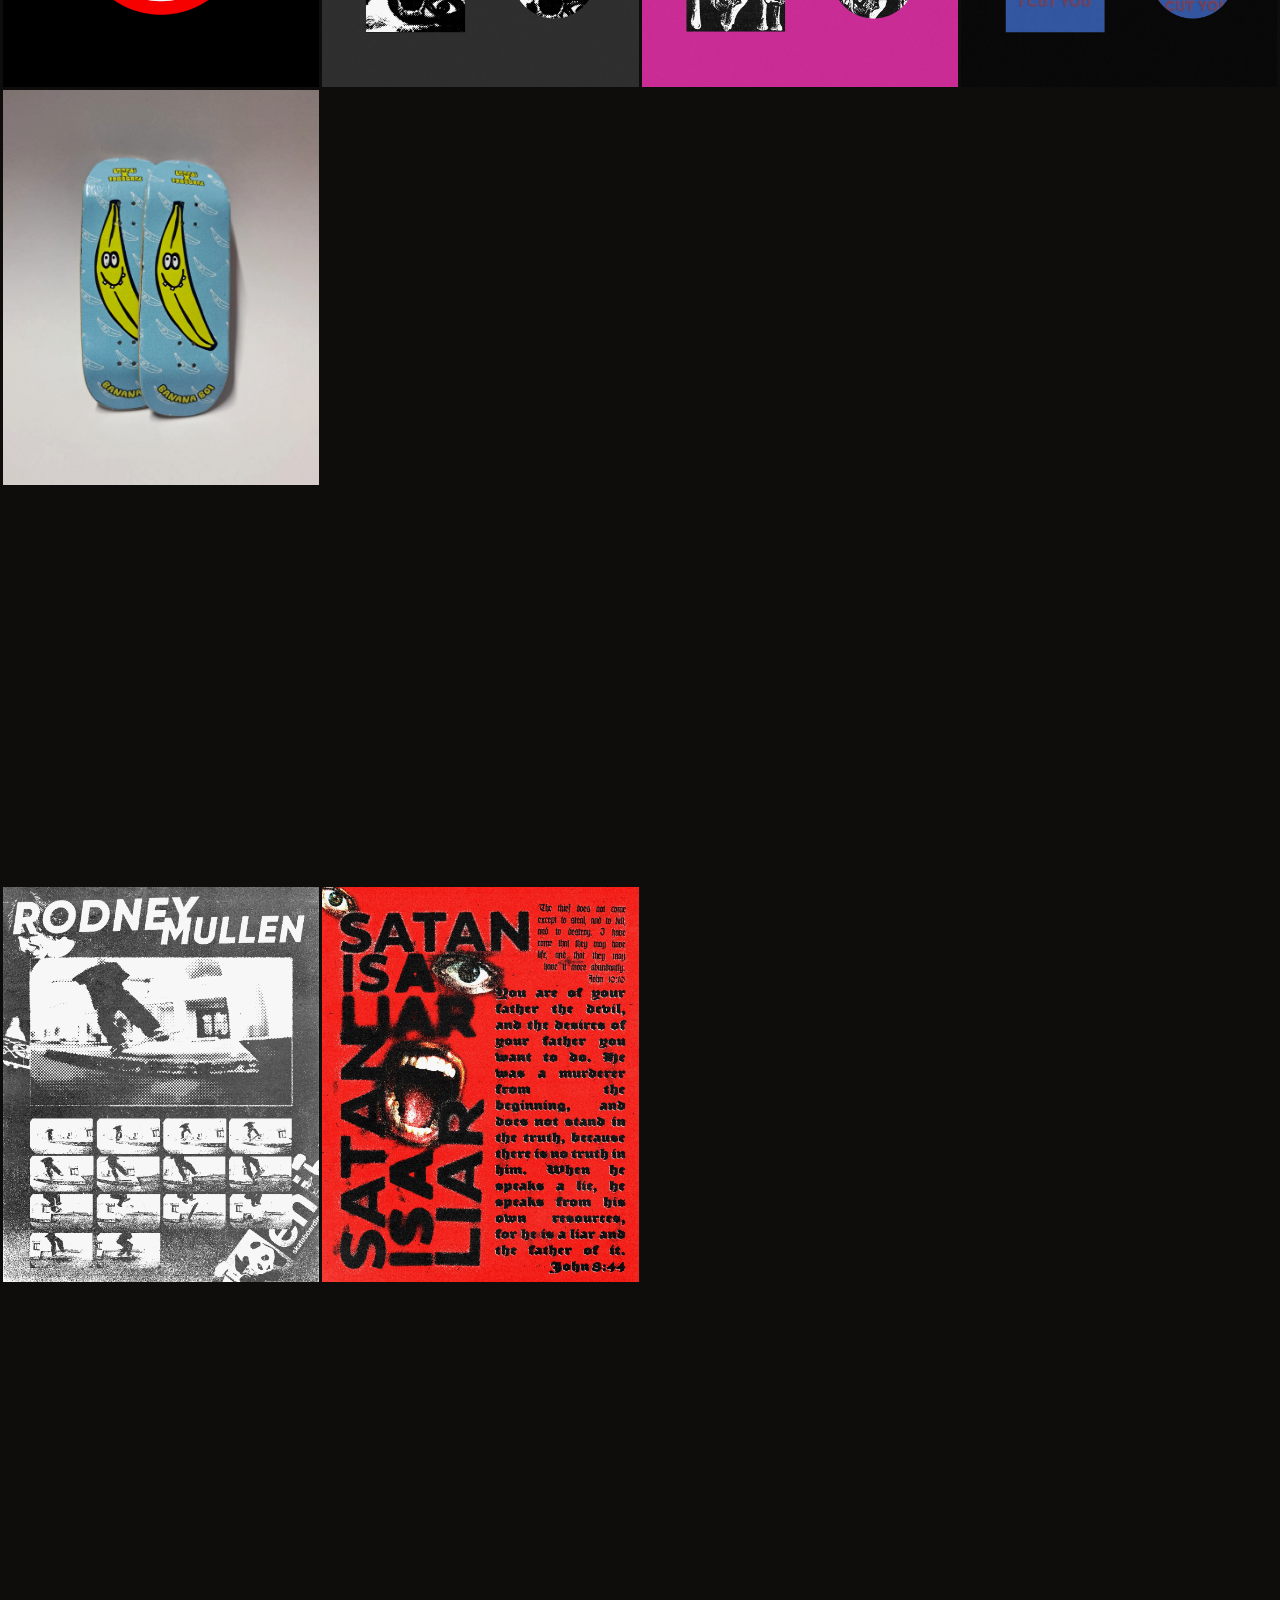
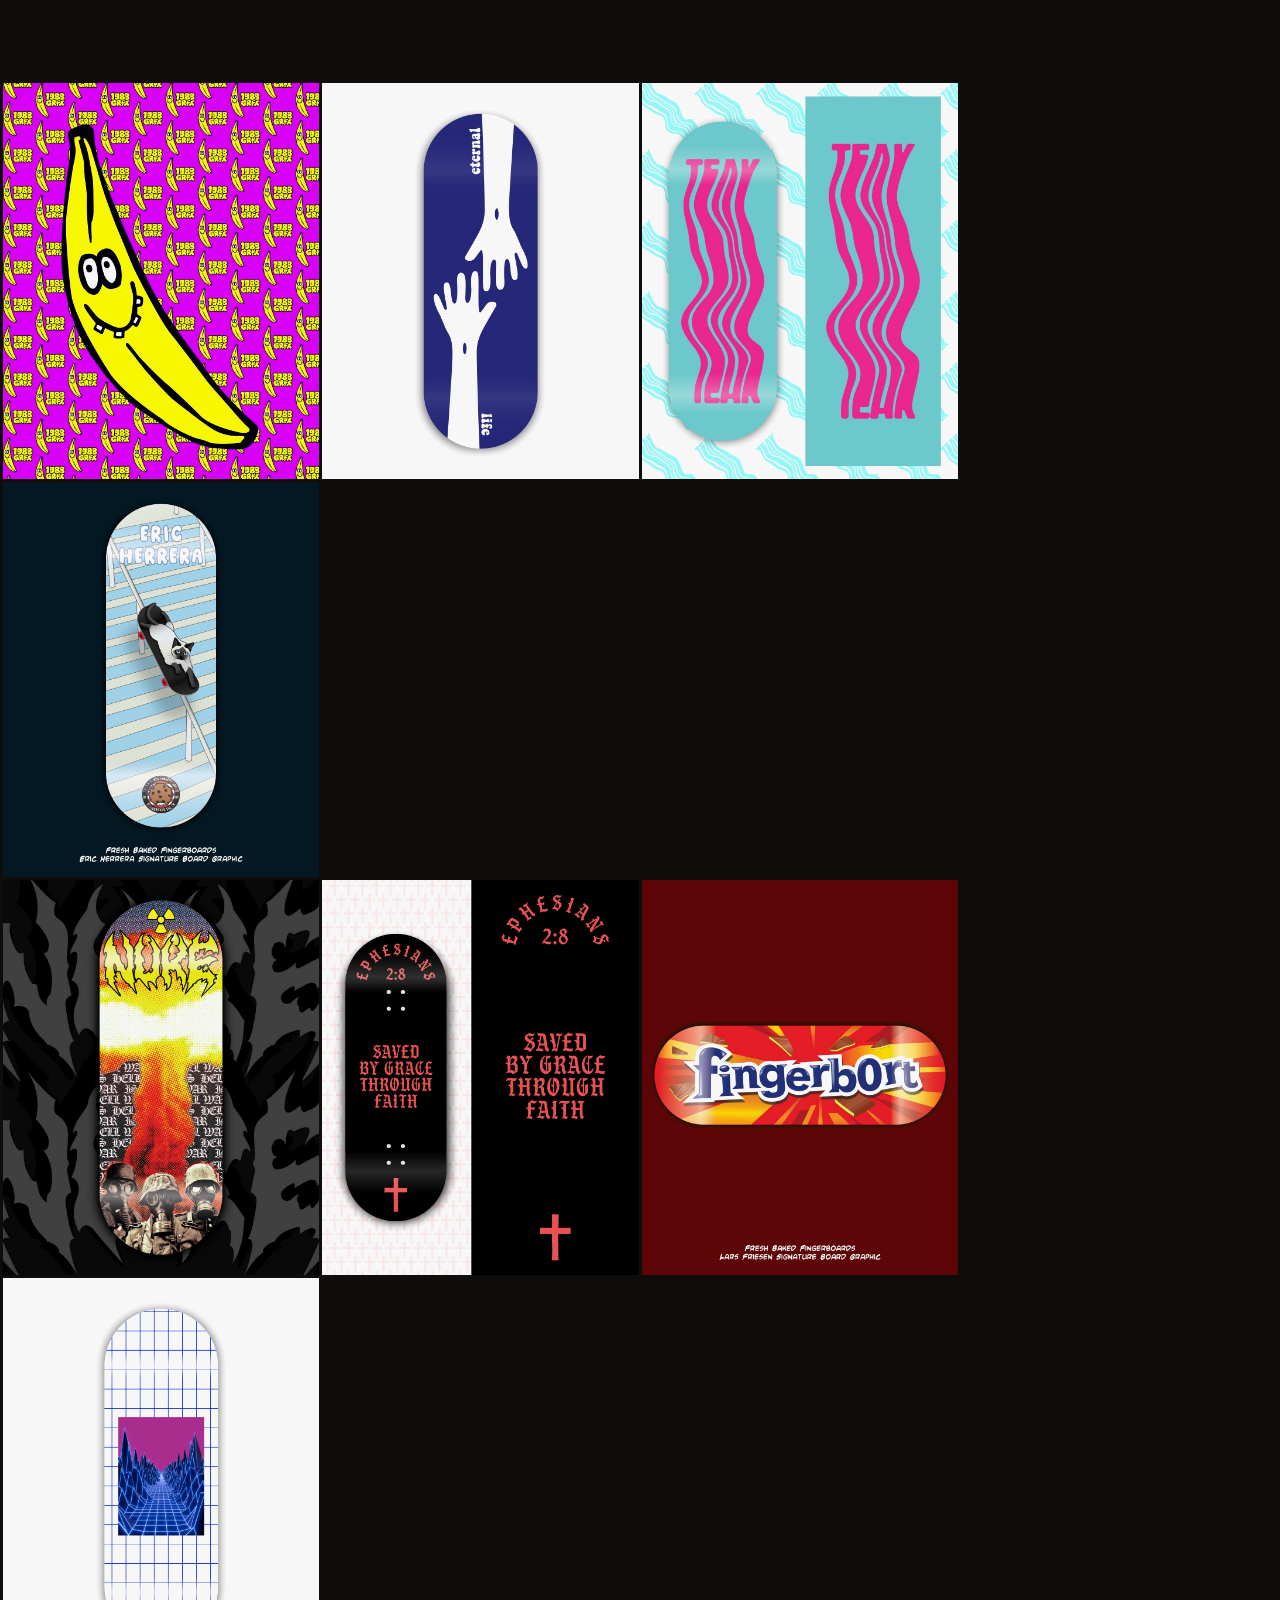
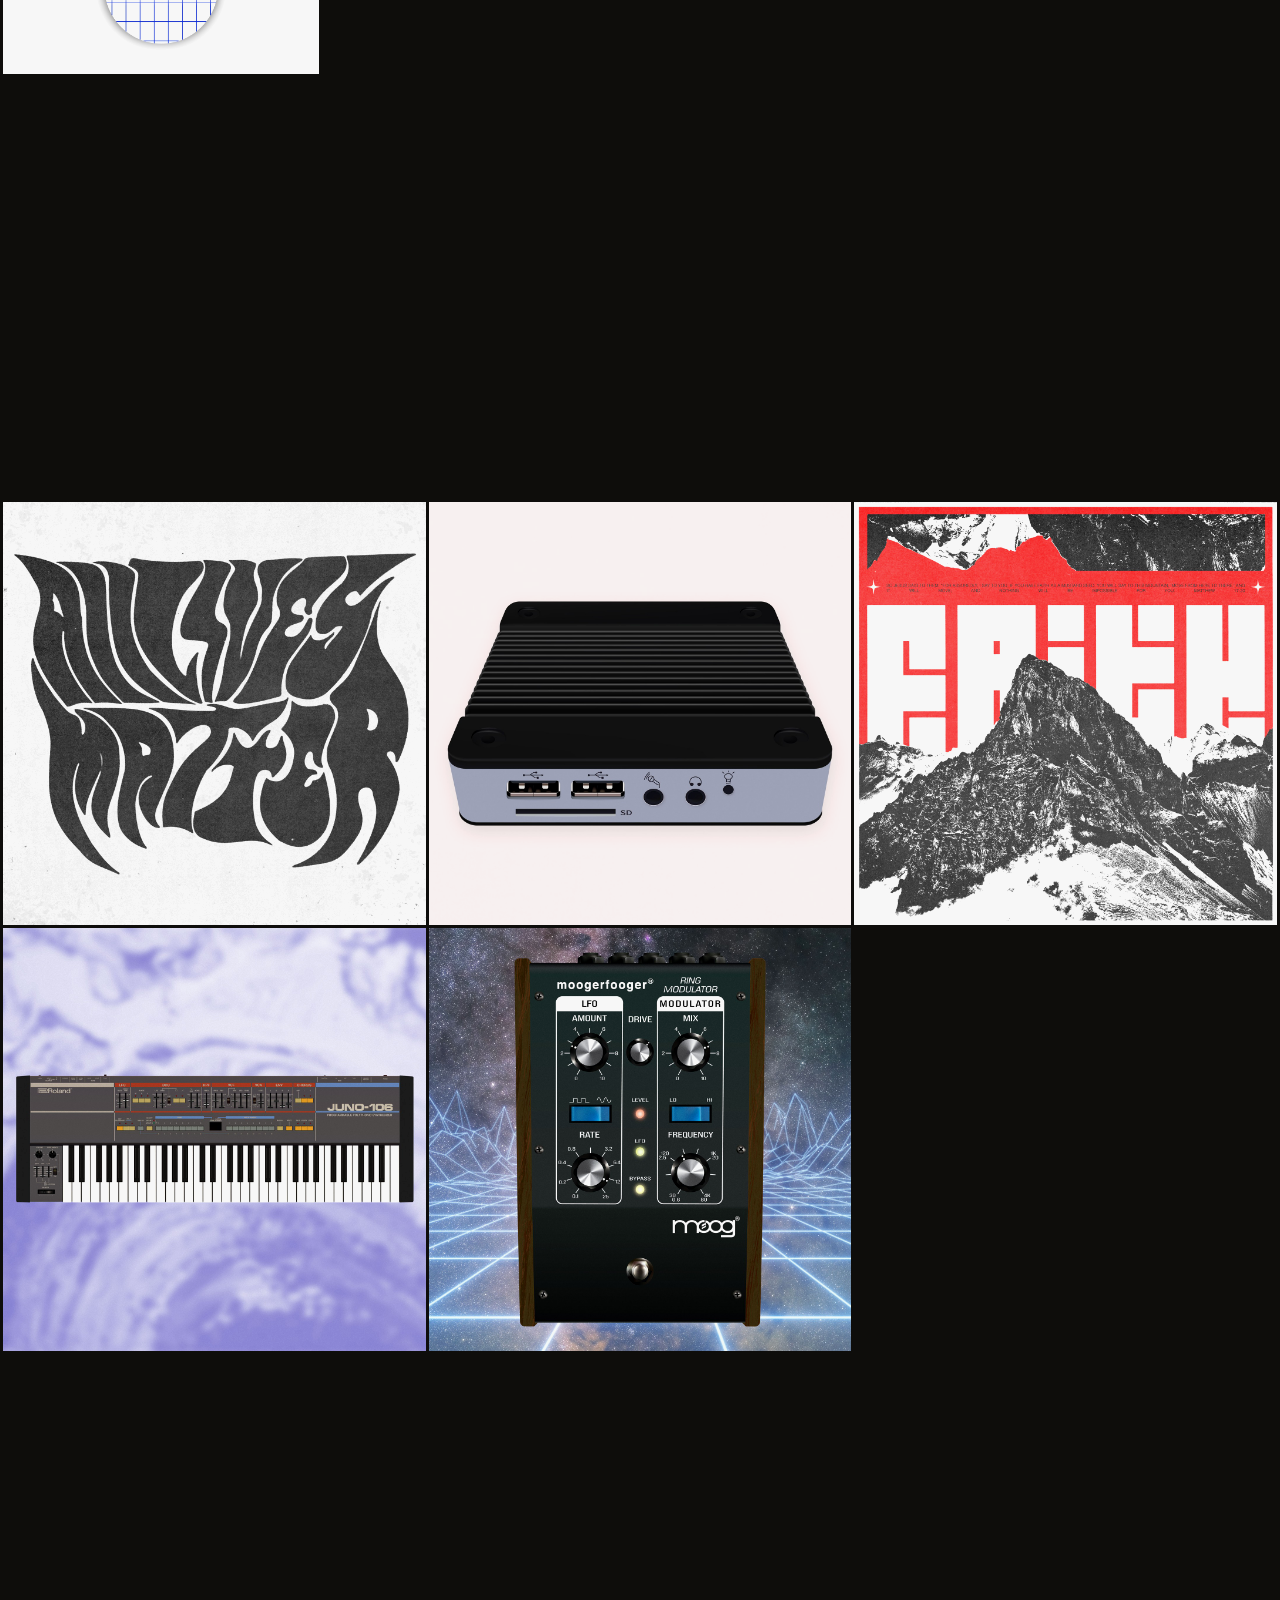
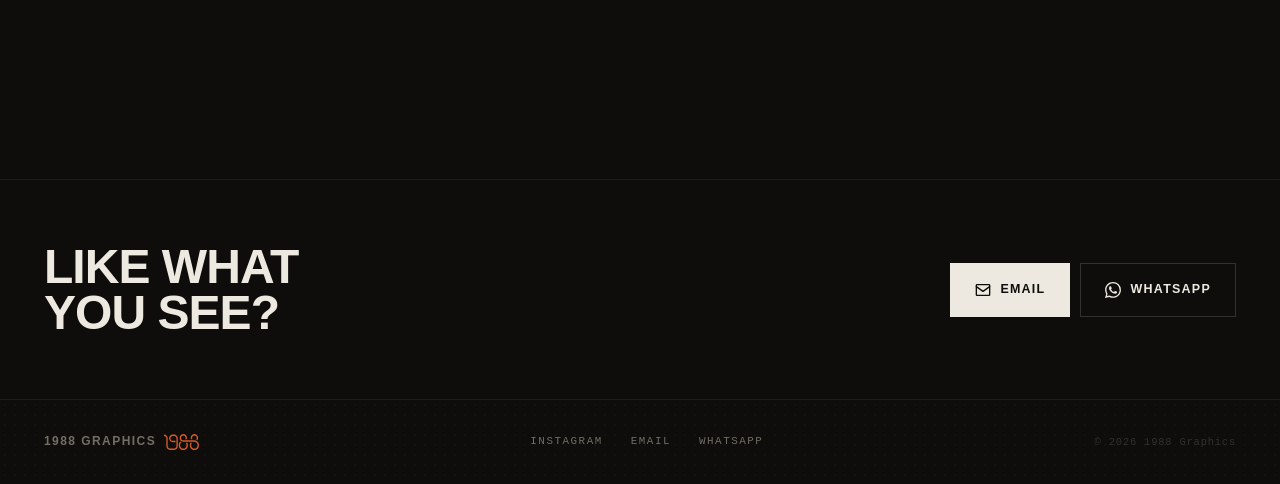
==== commit f8130eb5: "Index update web preview" ====
--- a/index.html
+++ b/index.html
@@ -3,7 +3,23 @@
 <head>
   <meta charset="UTF-8" />
   <meta name="viewport" content="width=device-width, initial-scale=1.0" />
-  <meta name="description" content="1988 Graphics — Graphic design, poster design, print design and vectorization. Based in South Africa." />
+    <meta name="description" content="1988 Graphics — Graphic design, poster design, print design and vectorization." />
+
+  <!-- Open Graph / link previews -->
+  <meta property="og:type" content="website" />
+  <meta property="og:site_name" content="1988 Graphics" />
+  <meta property="og:title" content="1988 Graphics" />
+  <meta property="og:description" content="1988 Graphics — Graphic design, poster design, print design and vectorization." />
+  <meta property="og:url" content="https://1988graphics.co.za/" />
+  <meta property="og:image" content="https://1988graphics.co.za/assets/images/og-image.png" />
+  <meta property="og:image:width" content="1200" />
+  <meta property="og:image:height" content="630" />
+
+  <!-- Twitter card -->
+  <meta name="twitter:card" content="summary_large_image" />
+  <meta name="twitter:title" content="1988 Graphics" />
+  <meta name="twitter:description" content="1988 Graphics — Graphic design, poster design, print design and vectorization." />
+  <meta name="twitter:image" content="https://1988graphics.co.za/assets/images/og-image.png" />
   <title>1988 Graphics</title>
   <link rel="stylesheet" href="css/style.css" />
   <link rel="icon" type="image/png" href="assets/images/Favicon.png" />
--- a/css/style.css
+++ b/css/style.css
@@ -15,7 +15,7 @@
   --paper-dark:    #b8b3a8;   /* for muted elements */
   --ink-mid:       #4a4740;
   --ink-light:     #7a7670;
-  --ink-dim:       #3a3733;
+  --ink-dim:       #726d65;
 
   /* The only colour accent */
   --accent:        #d6f000;   /* neon xerox yellow-green */
@@ -618,15 +618,28 @@
 .pf-grid {
   display: grid;
   grid-template-columns: repeat(12, 1fr);
+  grid-auto-flow: dense;
   gap: 3px;
   background-color: var(--ink);
   padding: 3px;
 }
 
-.pf-grid .pf-item[data-size="sm"] { grid-column: span 3; }
-.pf-grid .pf-item[data-size="md"] { grid-column: span 4; }
-.pf-grid .pf-item[data-size="lg"] { grid-column: span 6; }
-.pf-grid .pf-item[data-size="xl"] { grid-column: span 12; }
+.pf-grid .pf-item[data-size="sm"] { grid-column: span 3; aspect-ratio: 4 / 5; }
+.pf-grid .pf-item[data-size="md"] { grid-column: span 4; aspect-ratio: 1 / 1; }
+.pf-grid .pf-item[data-size="lg"] { grid-column: span 6; aspect-ratio: 16 / 10; }
+.pf-grid .pf-item[data-size="xl"] { grid-column: span 12; aspect-ratio: 21 / 9; }
+
+/* Fill each tile completely (crops the image) so no row-height
+   mismatch between neighboring tiles can ever leave empty space.
+   Scoped to .pf-grid only — portfolio.html's masonry layout keeps
+   showing full, uncropped images at their natural height. */
+.pf-grid .pf-item__img {
+  position: absolute;
+  inset: 0;
+  width: 100%;
+  height: 100%;
+  object-fit: cover;
+}
 
 /* ── Shared pf-item styles ── */
 .pf-item {
@@ -727,7 +740,7 @@
   font-size: 0.56rem;
   letter-spacing: 0.2em;
   text-transform: uppercase;
-  color: #252320;
+  color: var(--ink-dim);
   text-align: center;
   padding-inline: 1rem;
   line-height: 2;
@@ -1126,7 +1139,7 @@
   font-size: 0.58rem;
   letter-spacing: 0.2em;
   text-transform: uppercase;
-  color: #242320;
+  color: var(--ink-dim);
   text-align: center;
   padding: 1rem;
   line-height: 2;
@@ -1138,7 +1151,7 @@
   font-size: 0.58rem;
   letter-spacing: 0.18em;
   text-transform: uppercase;
-  color: #2e2c28;
+  color: var(--ink-dim);
 }
 
 /* Text column */
@@ -1595,7 +1608,7 @@
   .pf-filters__inner { flex-wrap: nowrap; overflow-x: auto; }
 
   /* Hero */
-  .hero__top      { flex-direction: column; gap: 0; }
+  .hero__top      { flex-direction: column; gap: 0; align-items: center; text-align: center; }
   .hero__meta-col { display: none; }
 
   /* About */
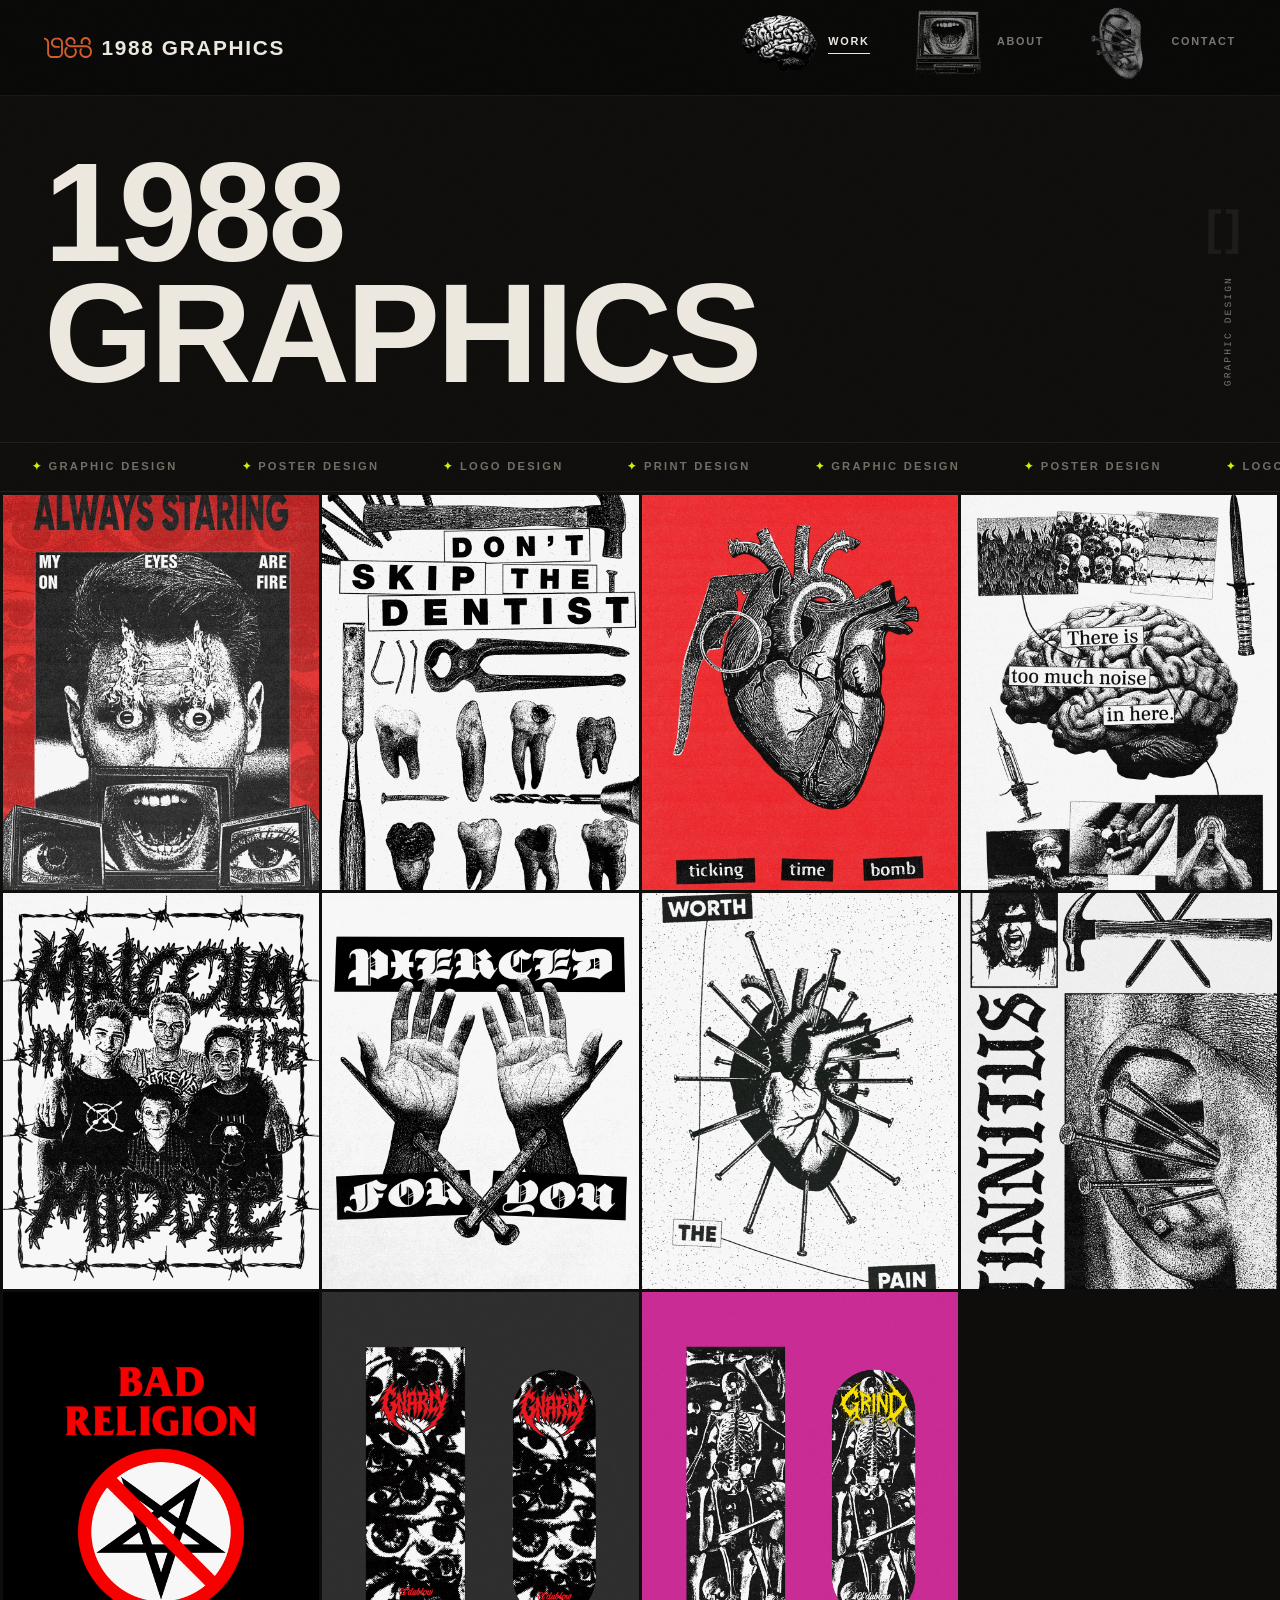
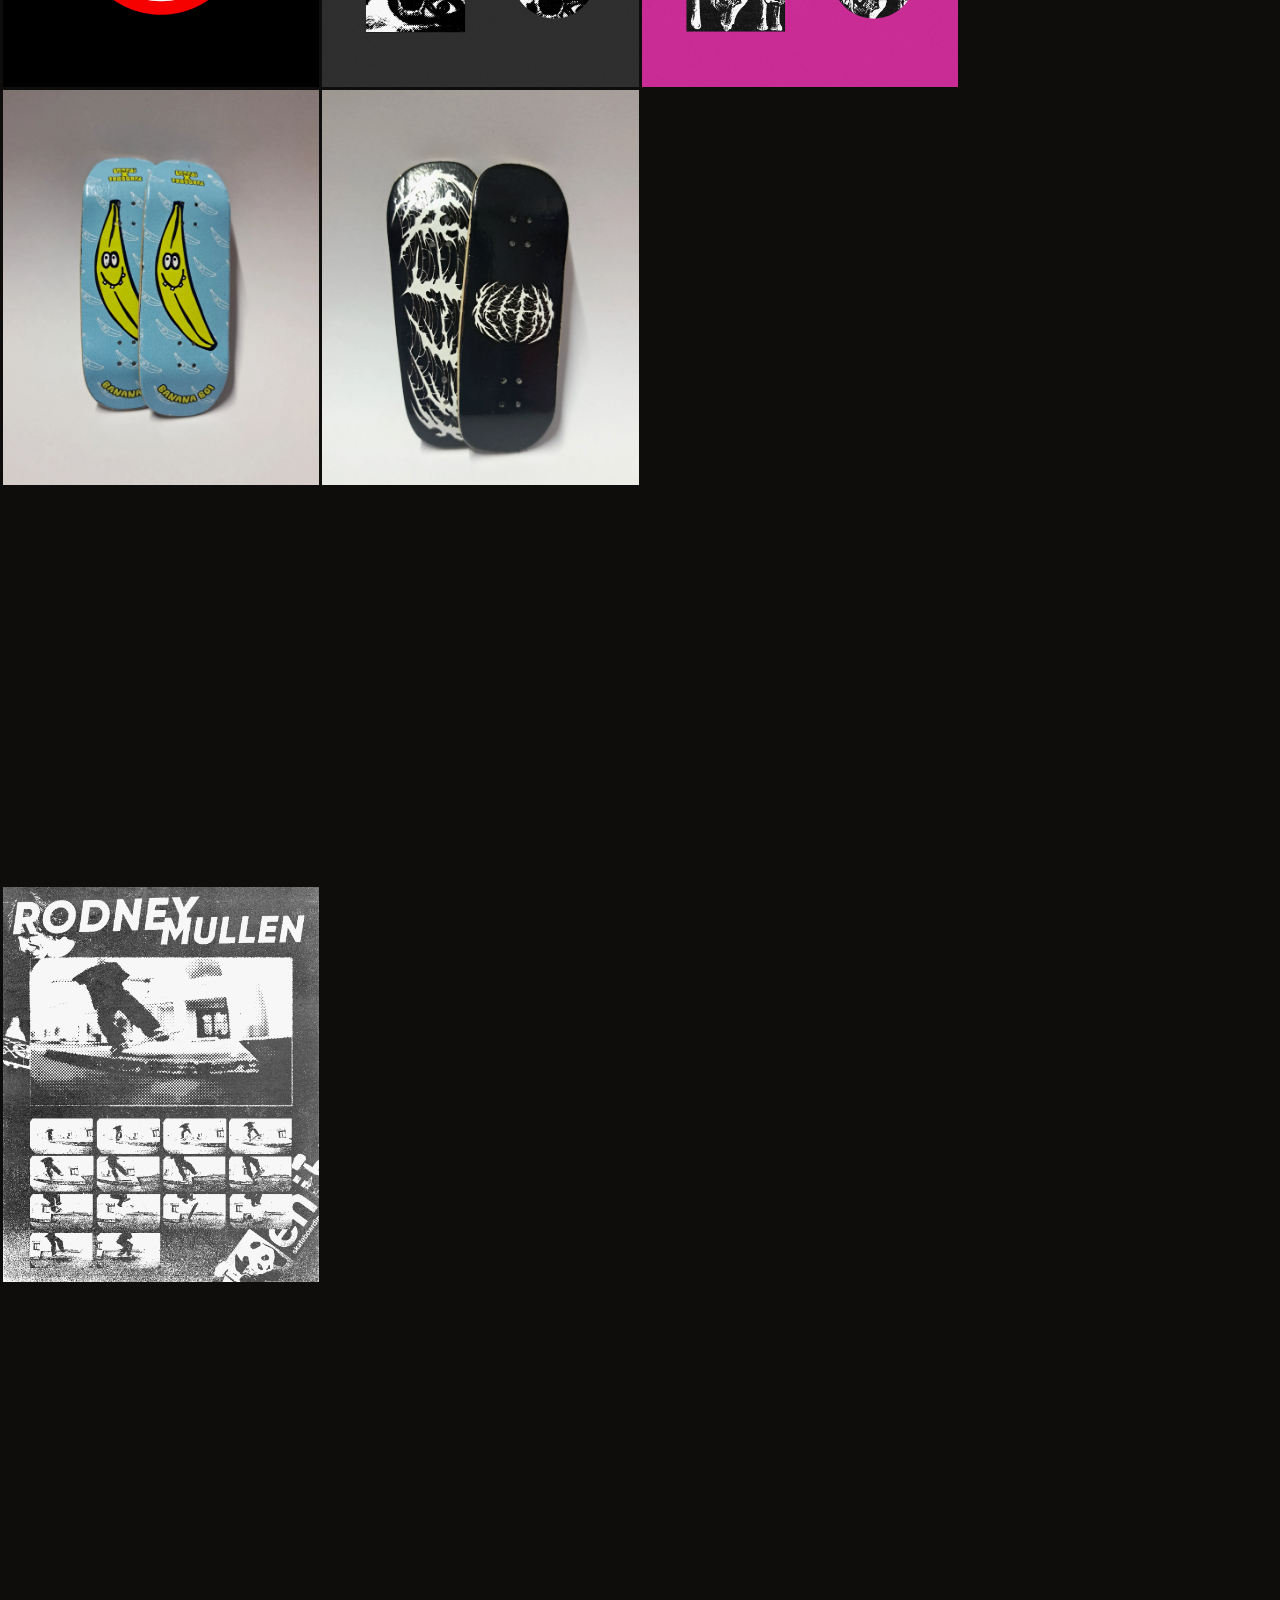
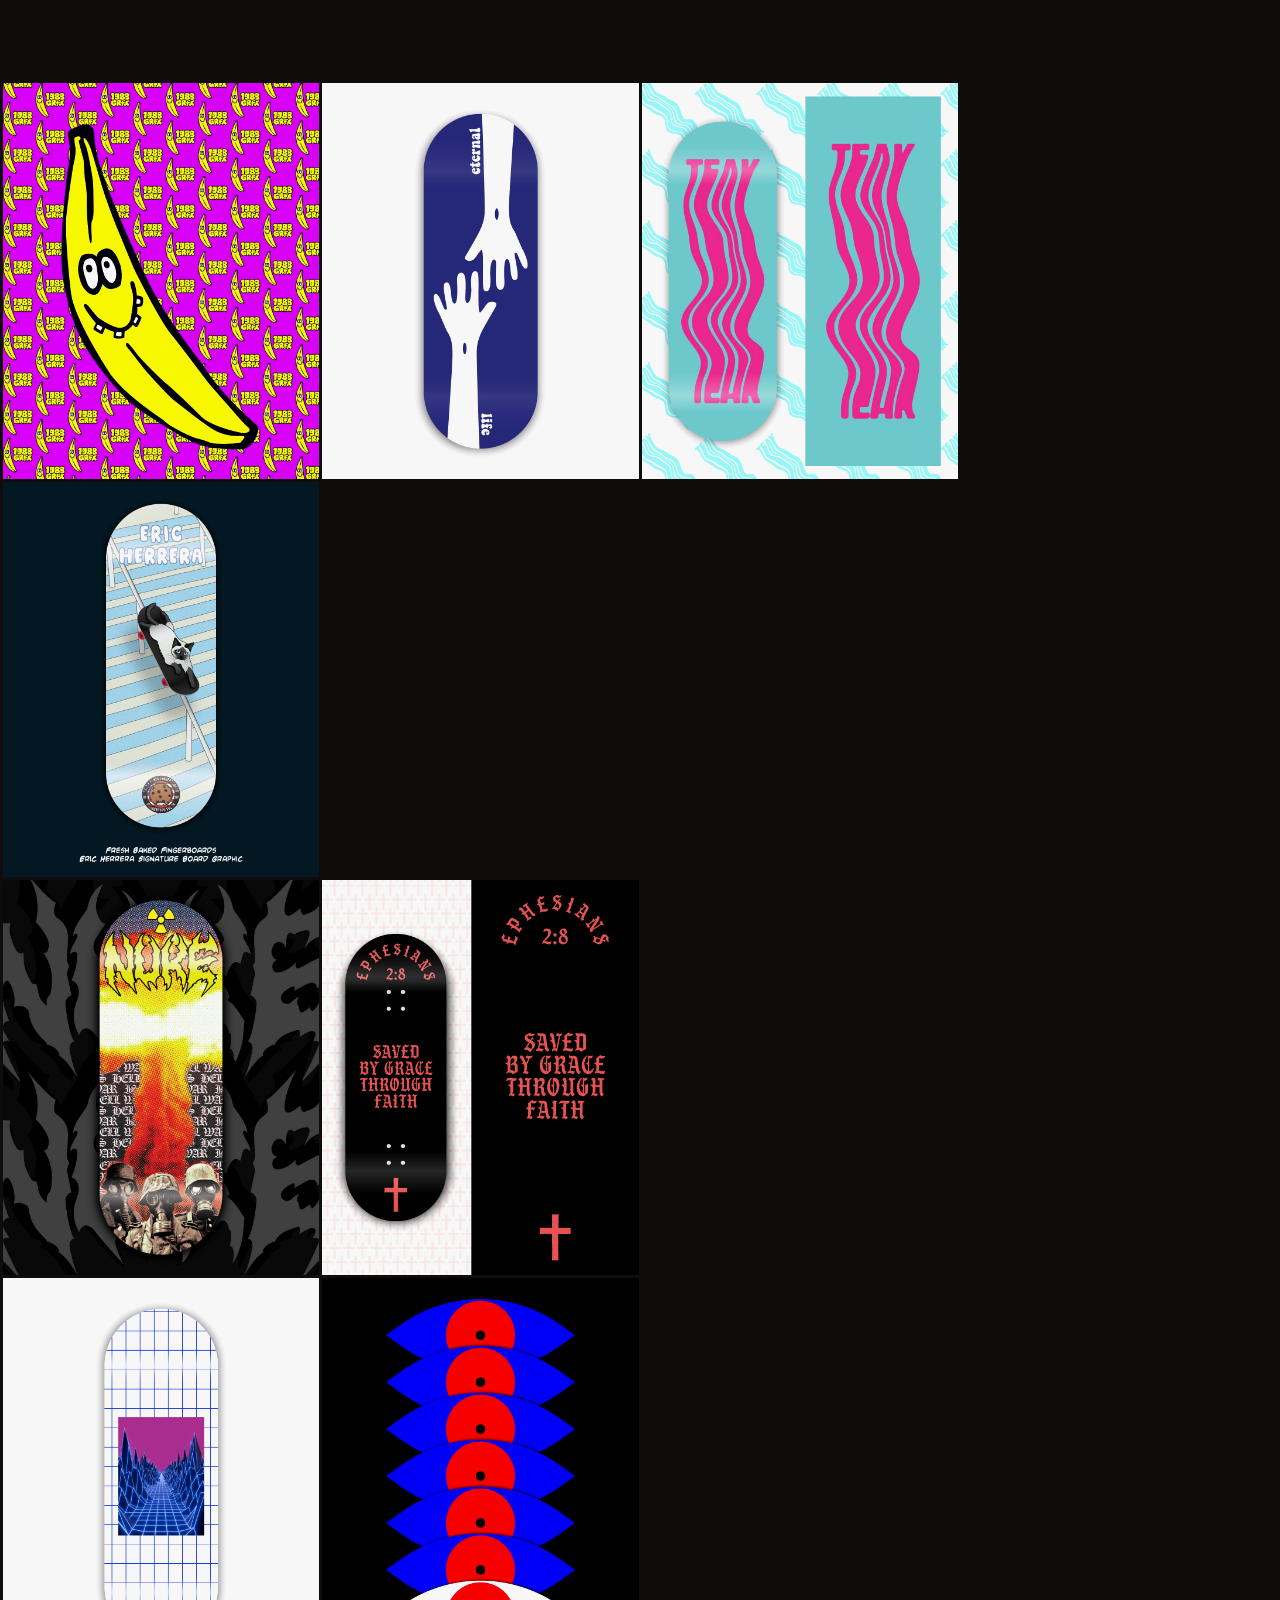
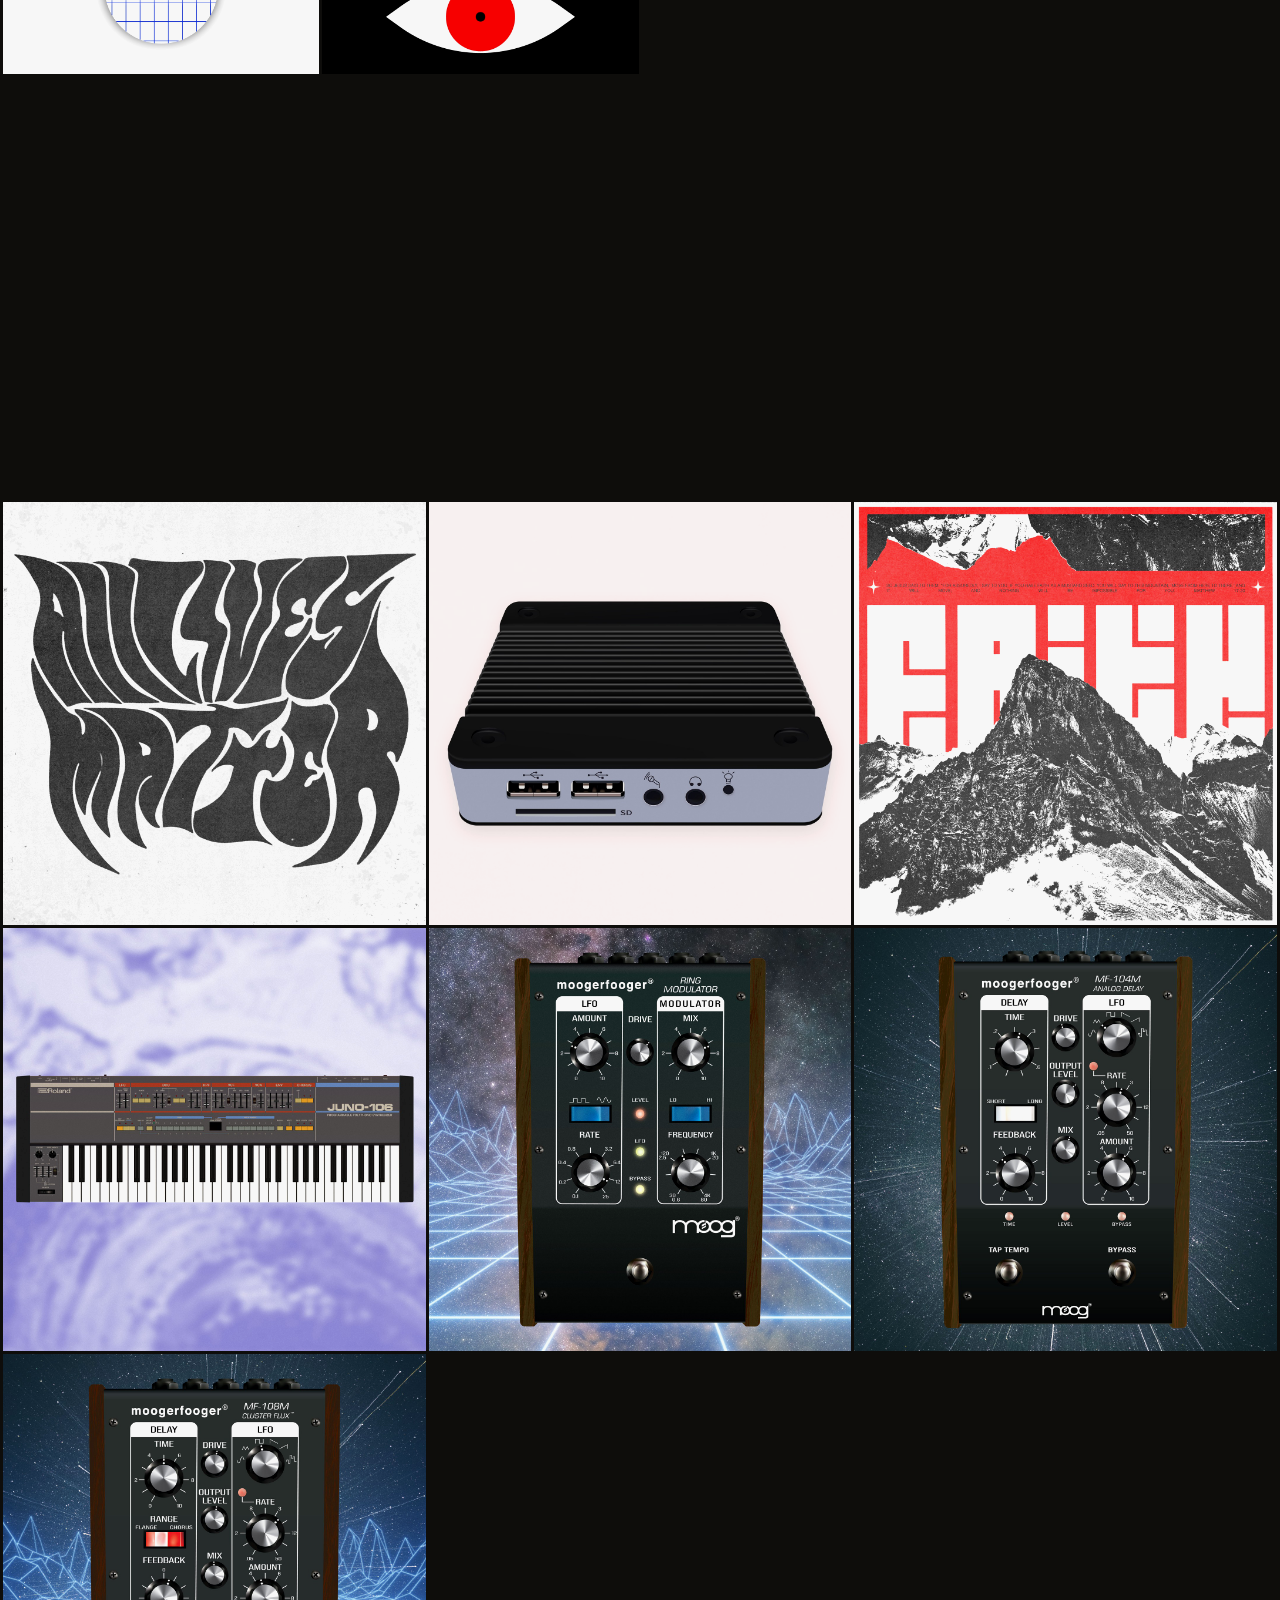
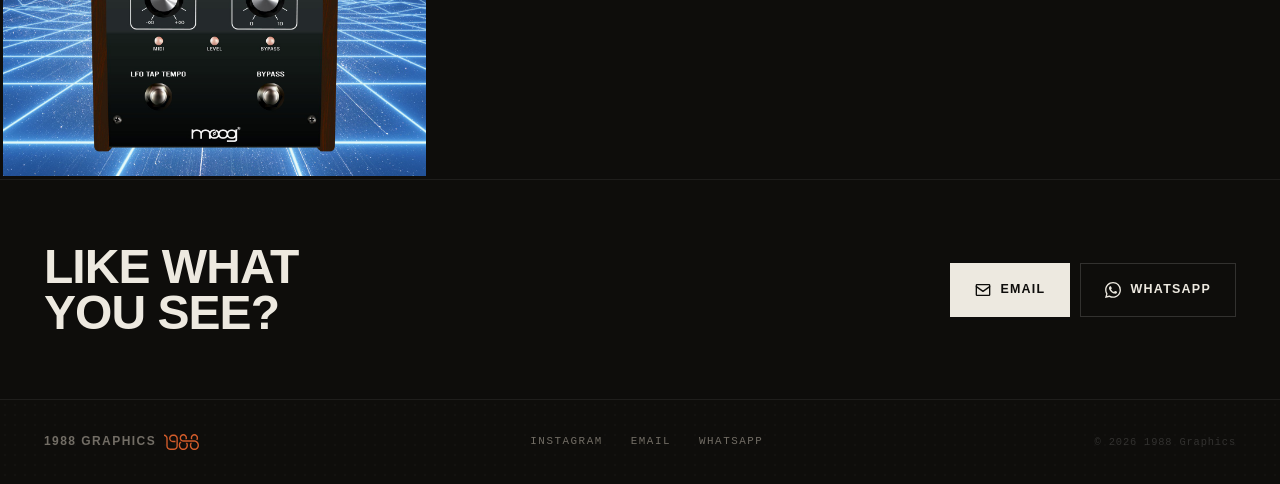
==== commit 4fd2c1c5: "SEO" ====
--- a/index.html
+++ b/index.html
@@ -3,13 +3,13 @@
 <head>
   <meta charset="UTF-8" />
   <meta name="viewport" content="width=device-width, initial-scale=1.0" />
-    <meta name="description" content="1988 Graphics — Graphic design, poster design, print design and vectorization." />
+    <meta name="description" content="1988 Graphics — Graphic design, poster design, print design and vectorization. Based in South Africa." />
 
   <!-- Open Graph / link previews -->
   <meta property="og:type" content="website" />
   <meta property="og:site_name" content="1988 Graphics" />
   <meta property="og:title" content="1988 Graphics" />
-  <meta property="og:description" content="1988 Graphics — Graphic design, poster design, print design and vectorization." />
+  <meta property="og:description" content="1988 Graphics — Graphic design, poster design, print design and vectorization. Based in South Africa." />
   <meta property="og:url" content="https://1988graphics.co.za/" />
   <meta property="og:image" content="https://1988graphics.co.za/assets/images/og-image.png" />
   <meta property="og:image:width" content="1200" />
@@ -18,11 +18,35 @@
   <!-- Twitter card -->
   <meta name="twitter:card" content="summary_large_image" />
   <meta name="twitter:title" content="1988 Graphics" />
-  <meta name="twitter:description" content="1988 Graphics — Graphic design, poster design, print design and vectorization." />
+  <meta name="twitter:description" content="1988 Graphics — Graphic design, poster design, print design and vectorization. Based in South Africa." />
   <meta name="twitter:image" content="https://1988graphics.co.za/assets/images/og-image.png" />
   <title>1988 Graphics</title>
+  <link rel="canonical" href="https://1988graphics.co.za/" />
   <link rel="stylesheet" href="css/style.css" />
   <link rel="icon" type="image/png" href="assets/images/Favicon.png" />
+
+  <!-- Structured data — tells search engines who this business is -->
+  <script type="application/ld+json">
+  {
+    "@context": "https://schema.org",
+    "@type": "Organization",
+    "name": "1988 Graphics",
+    "url": "https://1988graphics.co.za/",
+    "logo": "https://1988graphics.co.za/assets/images/og-image.png",
+    "description": "Graphic design, poster design, print design and vectorization.",
+    "founder": {
+      "@type": "Person",
+      "name": "Andrei"
+    },
+    "address": {
+      "@type": "PostalAddress",
+      "addressCountry": "ZA"
+    },
+    "sameAs": [
+      "https://www.instagram.com/1988grfx/"
+    ]
+  }
+  </script>
 </head>
 <body>
 
